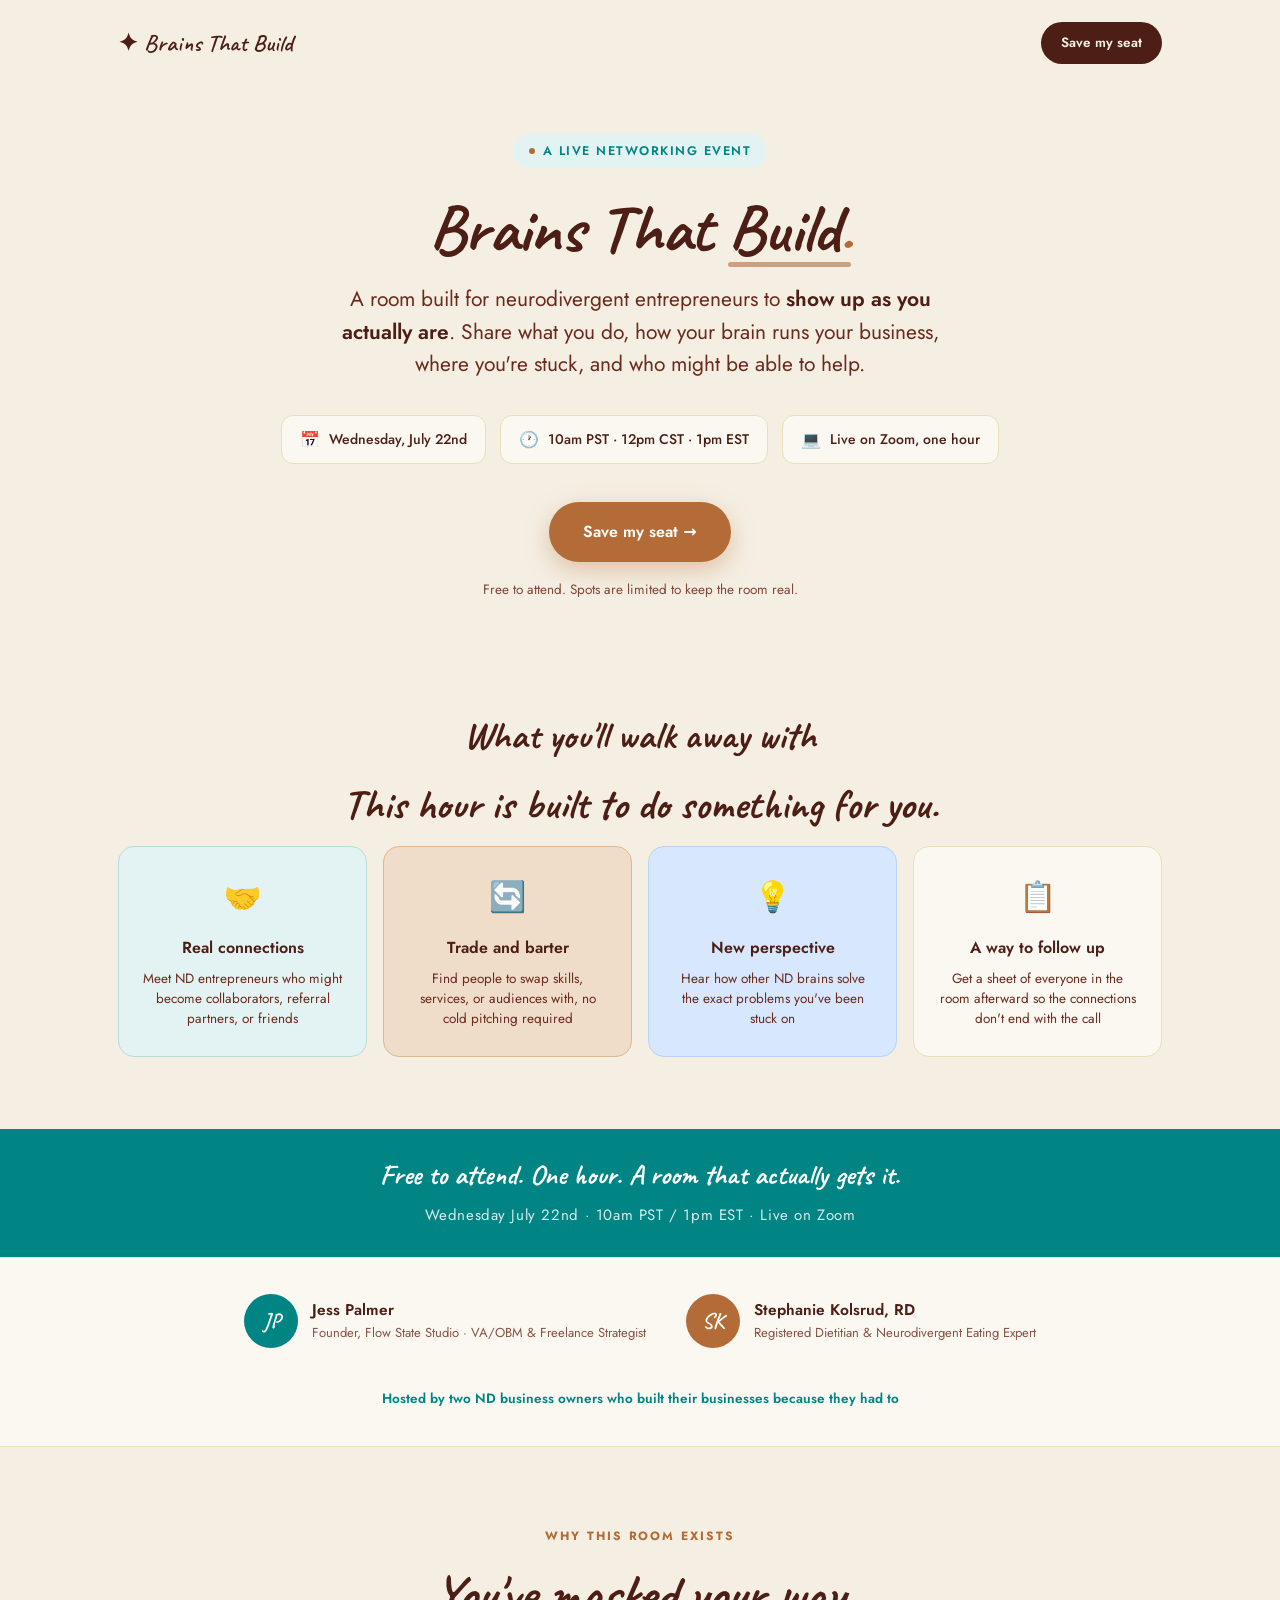
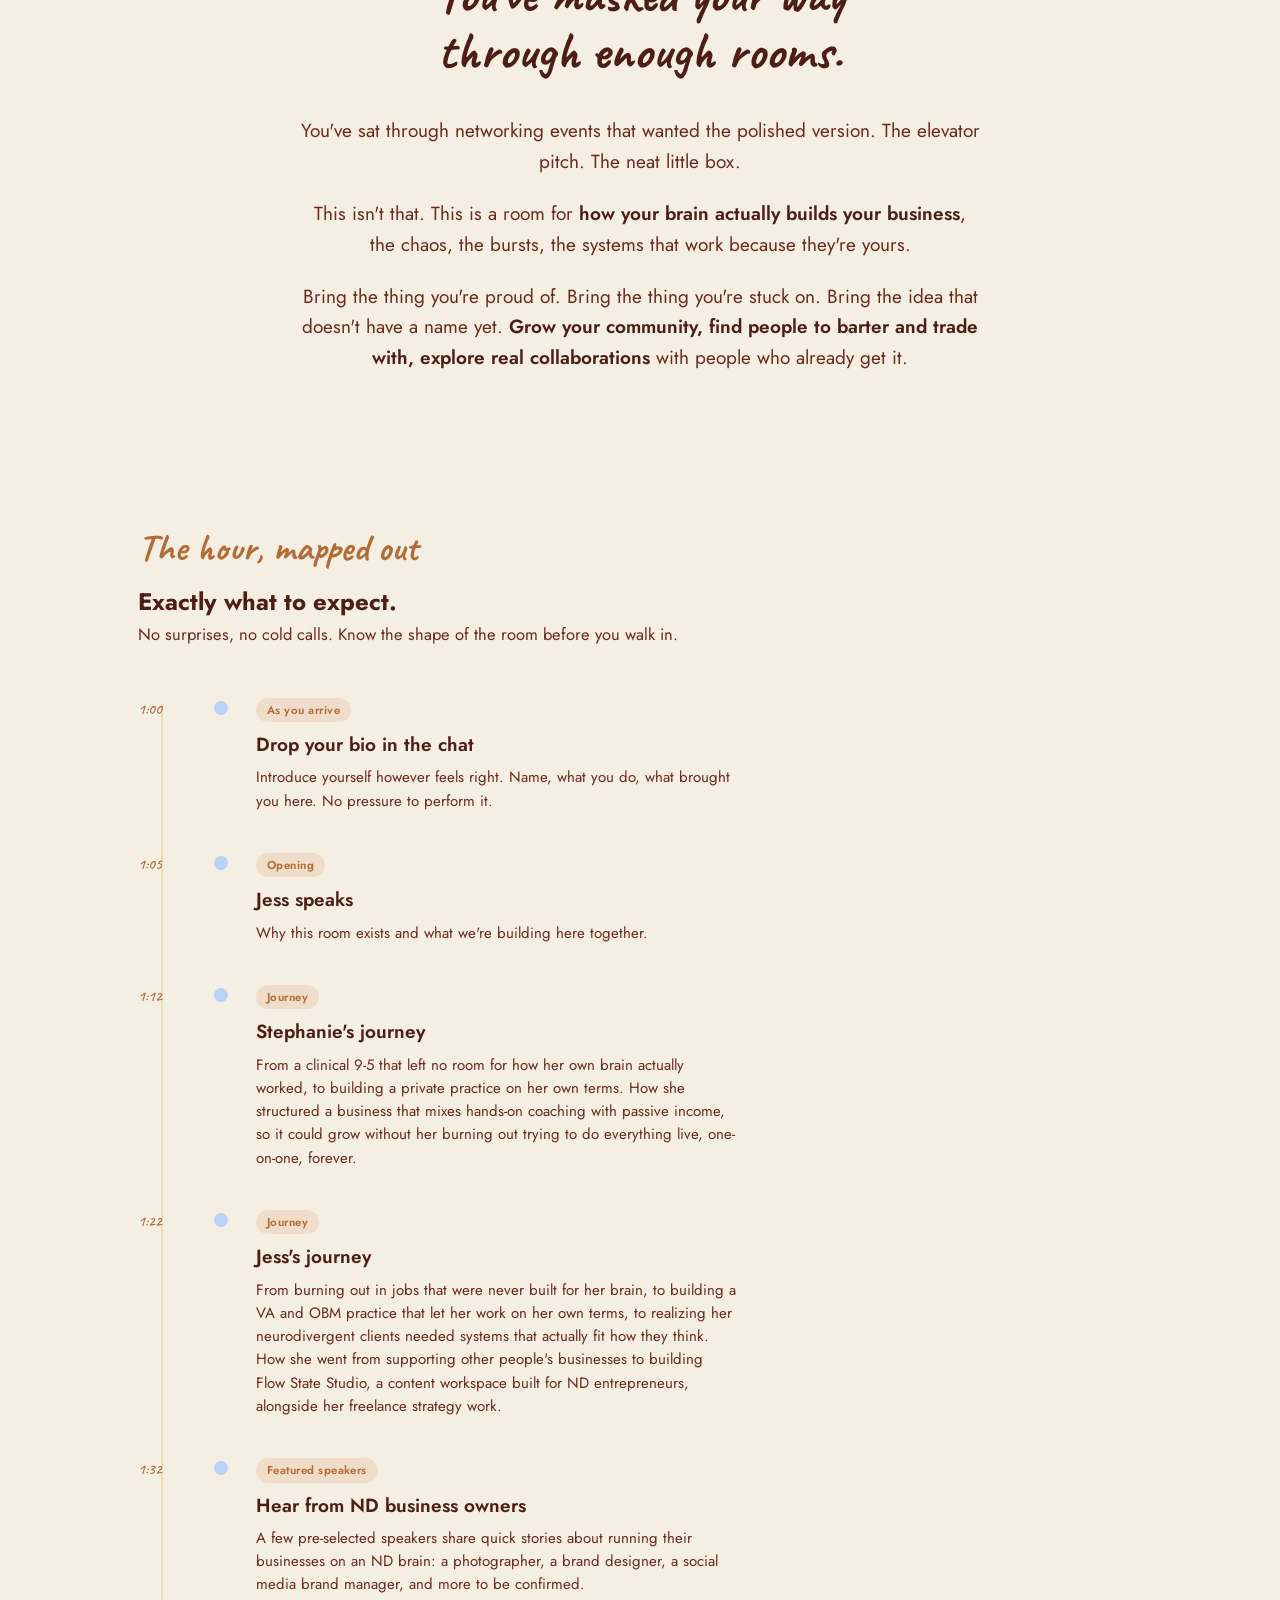
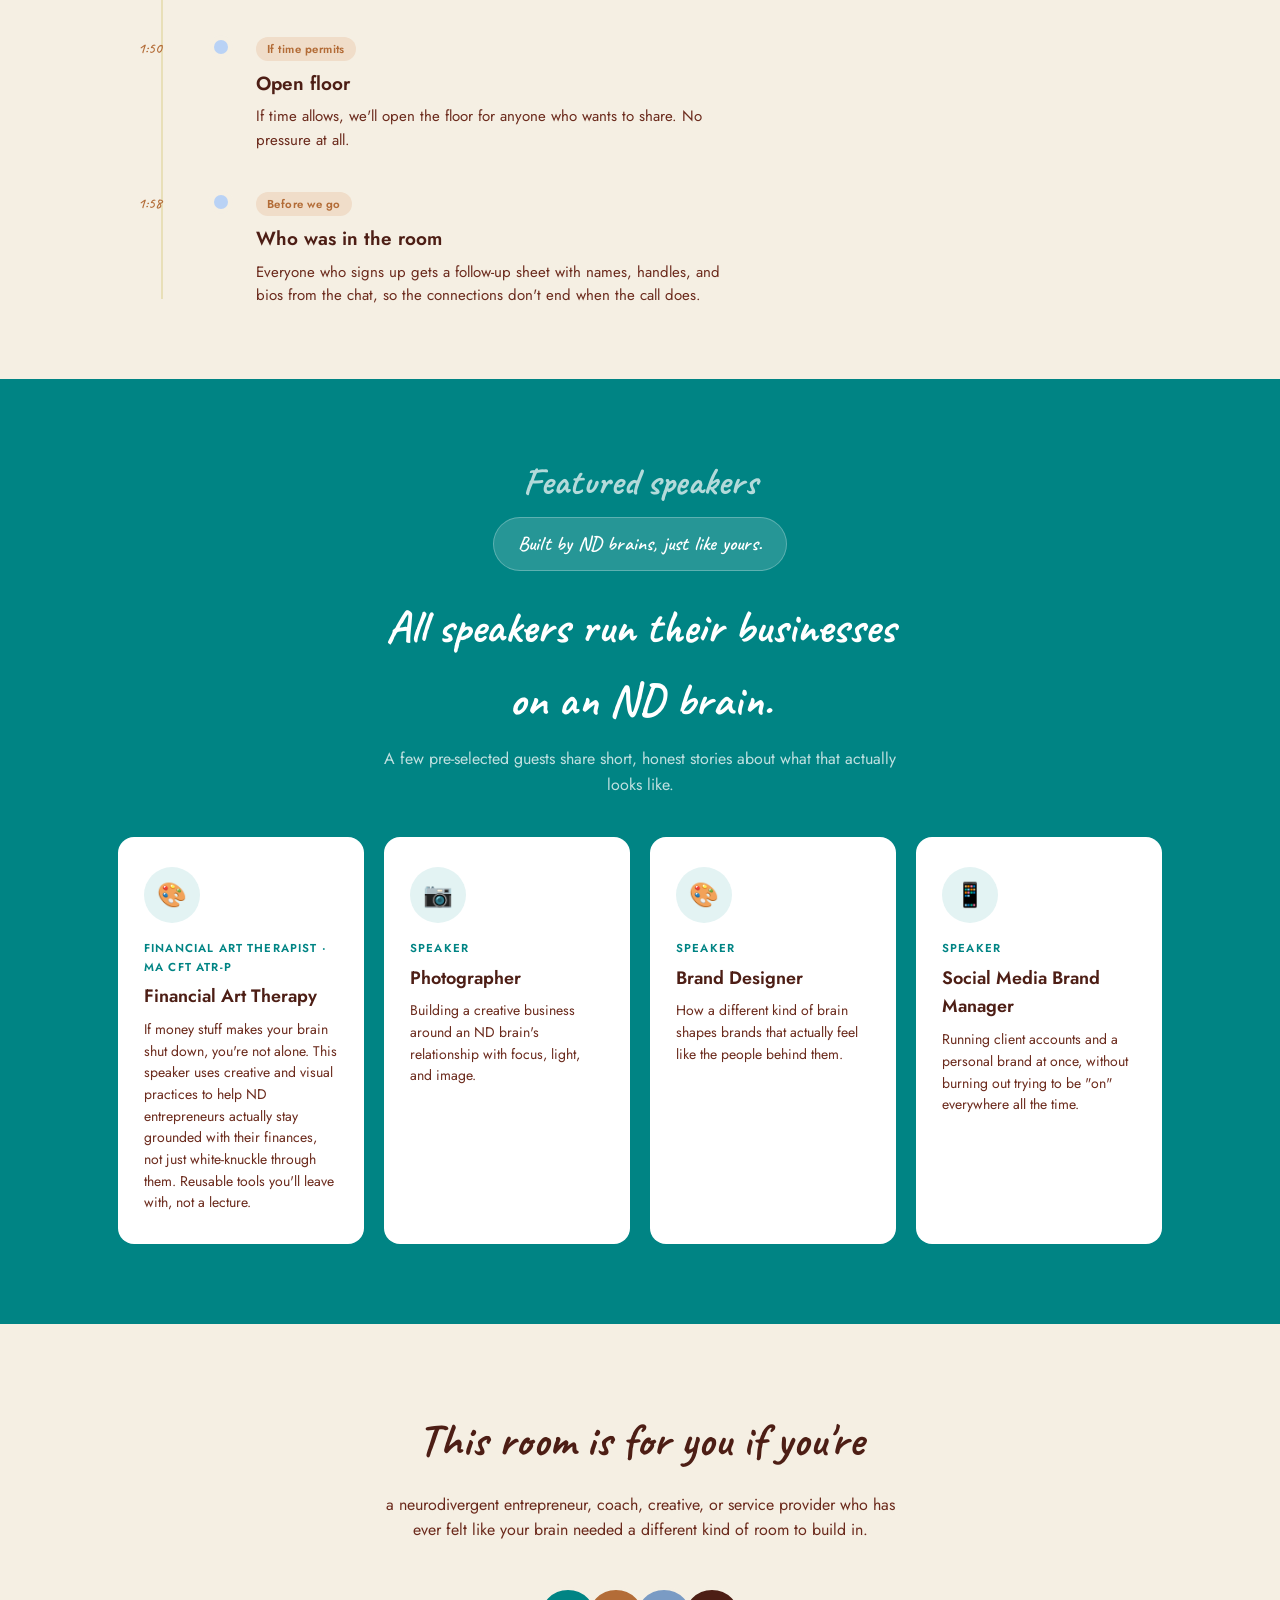
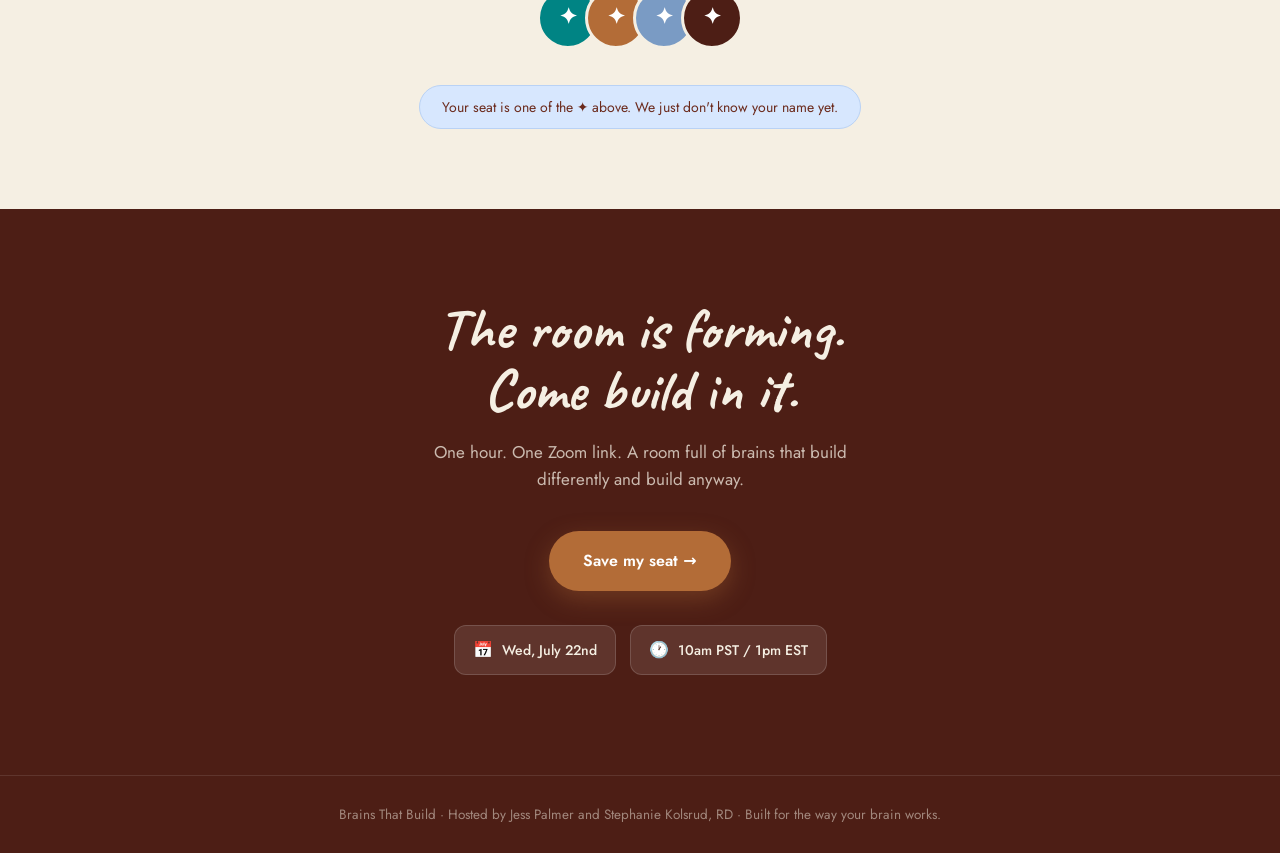
==== brains-that-build.html @ c7f3c94c "Add files via upload" ====
<!DOCTYPE html>
<html lang="en">
<head>
<meta charset="UTF-8">
<meta name="viewport" content="width=device-width, initial-scale=1.0">
<title>Brains That Build: A Networking Event for Neurodivergent Entrepreneurs</title>
<link rel="icon" href="data:image/svg+xml,<svg xmlns='http://www.w3.org/2000/svg' viewBox='0 0 100 100'><text y='.9em' font-size='90'>✦</text></svg>">
<link rel="preconnect" href="https://fonts.googleapis.com">
<link rel="preconnect" href="https://fonts.gstatic.com" crossorigin>
<link href="https://fonts.googleapis.com/css2?family=Caveat:wght@500;600;700&family=Jost:wght@300;400;500;600;700&display=swap" rel="stylesheet">
<style>
  :root{
    --teal:#008484;
    --teal-light:#e3f3f3;
    --brown:#4d1e15;
    --brown-light:#6b2a1c;
    --rust:#b36c37;
    --rust-light:#f0ddc9;
    --cream:#F5EFE3;
    --paper:#FBF8F2;
    --blue:#d7e7fe;
    --blue-deep:#b9d2f5;
    --border:#e8dfb8;
    --fh:'Caveat',cursive;
    --fb:'Jost',system-ui,sans-serif;
  }
  *,*::before,*::after{box-sizing:border-box;margin:0;padding:0}
  html{scroll-behavior:smooth}
  body{
    font-family:var(--fb);
    background:var(--cream);
    color:var(--brown);
    line-height:1.6;
    -webkit-font-smoothing:antialiased;
  }
  ::selection{background:var(--blue)}

  .wrap{max-width:1100px;margin:0 auto;padding:0 28px}
  .center{text-align:center}

  /* ===== NAV ===== */
  .nav{
    display:flex;align-items:center;justify-content:space-between;
    padding:22px 28px;
    max-width:1100px;margin:0 auto;
  }
  .nav-mark{font-family:var(--fh);font-size:24px;font-weight:600;color:var(--brown)}
  .nav-cta{
    font-family:var(--fb);font-size:13.5px;font-weight:600;
    background:var(--brown);color:var(--cream);
    padding:10px 20px;border-radius:100px;
    text-decoration:none;
    transition:transform .15s, box-shadow .15s;
  }
  .nav-cta:hover{transform:translateY(-1px);box-shadow:0 6px 16px rgba(77,30,21,.25)}

  /* ===== HERO ===== */
  .hero{
    padding:48px 0 56px;
    text-align:center;
  }
  .hero-eyebrow{
    display:inline-flex;align-items:center;gap:8px;
    font-size:12.5px;font-weight:600;letter-spacing:.12em;text-transform:uppercase;
    color:var(--teal);
    background:var(--teal-light);
    padding:7px 16px;border-radius:100px;
    margin-bottom:26px;
  }
  .hero-eyebrow .dot{width:6px;height:6px;border-radius:50%;background:var(--rust)}
  .hero h1{
    font-family:var(--fh);
    font-weight:700;
    font-size:clamp(36px,6.2vw,68px);
    line-height:1.02;
    white-space:nowrap;
    color:var(--brown);
    margin-bottom:8px;
    letter-spacing:-.01em;
  }
  .hero h1 .accent{color:var(--rust)}
  .hero-sub{
    font-size:clamp(17px,2.2vw,21px);
    color:var(--brown-light);
    max-width:620px;
    margin:20px auto 0;
    line-height:1.55;
    font-weight:400;
  }
  .hero-sub strong{color:var(--brown);font-weight:600}

  .hero-meta-row{
    display:flex;justify-content:center;flex-wrap:wrap;gap:14px;
    margin-top:34px;
  }
  .meta-chip{
    display:flex;align-items:center;gap:9px;
    background:var(--paper);
    border:1.5px solid var(--border);
    padding:11px 18px;
    border-radius:12px;
    font-size:14px;font-weight:500;
    color:var(--brown);
  }
  .meta-chip .ico{font-size:16px}

  .hero-cta-row{margin-top:38px;display:flex;justify-content:center;align-items:center;gap:18px;flex-wrap:wrap}
  .btn-primary{
    font-family:var(--fb);font-size:16px;font-weight:600;
    background:var(--rust);color:white;
    padding:17px 34px;border-radius:100px;
    text-decoration:none;display:inline-block;
    box-shadow:0 8px 24px rgba(179,108,55,.35);
    transition:transform .15s, box-shadow .15s;
  }
  .btn-primary:hover{transform:translateY(-2px);box-shadow:0 12px 28px rgba(179,108,55,.45)}
  .hero-cta-note{font-size:13.5px;color:var(--brown-light);opacity:.85}

  /* ===== WHAT YOU WALK AWAY WITH (selling points, front and center) ===== */
  .walkaway{padding:56px 0 72px}
  .walkaway-grid{
    display:grid;grid-template-columns:repeat(4,1fr);gap:16px;
    margin-top:8px;
  }
  .walkaway-card{
    border-radius:16px;
    padding:26px 22px;
    text-align:center;
    border:1.5px solid transparent;
  }
  .walkaway-card.c1{background:var(--teal-light);border-color:#b8dcdc}
  .walkaway-card.c2{background:var(--rust-light);border-color:#dcb88f}
  .walkaway-card.c3{background:var(--blue);border-color:var(--blue-deep)}
  .walkaway-card.c4{background:var(--paper);border-color:var(--border)}
  .walkaway-ico{font-size:30px;margin-bottom:14px;display:block}
  .walkaway-card h3{font-size:16px;font-weight:600;margin-bottom:8px;color:var(--brown)}
  .walkaway-card p{font-size:13.5px;color:var(--brown-light);line-height:1.5}

  /* ===== HOSTS STRIP ===== */
  .hosts-strip{
    background:var(--paper);
    border-top:1.5px solid var(--border);
    border-bottom:1.5px solid var(--border);
    padding:36px 0;
  }
  .hosts-inner{
    display:flex;align-items:center;justify-content:center;gap:40px;flex-wrap:wrap;
  }
  .host-card{display:flex;align-items:center;gap:14px}
  .host-avatar{
    width:54px;height:54px;border-radius:50%;
    background:var(--teal);color:white;
    display:flex;align-items:center;justify-content:center;
    font-family:var(--fh);font-size:22px;font-weight:600;
    flex-shrink:0;
  }
  .host-avatar.rust{background:var(--rust)}
  .host-name{font-weight:600;font-size:15.5px;color:var(--brown);text-align:left}
  .host-role{font-size:13px;color:var(--brown-light);opacity:.8;text-align:left}
  .hosts-plus{
    font-size:13.5px;color:var(--teal);font-weight:600;
    text-align:center;
  }

  /* ===== WHY THIS ROOM (mirror section, colored cards) ===== */
  .section{padding:80px 0}
  .section-label{
    font-family:var(--fh);font-size:clamp(26px,3.5vw,38px);font-weight:700;letter-spacing:0;text-transform:none;
    color:var(--brown);margin-bottom:12px;line-height:1.2;
  }
  .section h2{
    font-family:var(--fb);font-weight:500;
    font-size:clamp(14px,1.8vw,17px);
    color:var(--brown-light);
    margin-bottom:28px;
    line-height:1.5;
    text-transform:uppercase;letter-spacing:.12em;
  }
  .mirror-stack{
    max-width:680px;margin:36px auto 0;
    display:flex;flex-direction:column;gap:22px;
    text-align:center;
  }
  .mirror-line{
    font-size:19px;
    line-height:1.6;
    color:var(--brown-light);
  }
  .mirror-line strong{color:var(--brown);font-weight:600}

  /* ===== THE AGENDA ===== */
  .agenda-section{
    padding:72px 0;
  }
  .agenda-section .wrap{max-width:1060px}
  .agenda-section .section-label{color:var(--rust)}
  .agenda-section h2{color:var(--brown)}
  .agenda-sub{
    color:var(--brown-light);font-size:16.5px;max-width:560px;margin-bottom:48px;line-height:1.6;
  }
  .agenda-list{position:relative}
  .agenda-list::before{
    content:'';position:absolute;left:23px;top:8px;bottom:8px;width:1.5px;
    background:var(--border);
  }
  .agenda-item{
    display:flex;gap:28px;
    padding-bottom:38px;position:relative;
  }
  .agenda-item:last-child{padding-bottom:0}
  .agenda-time{
    flex-shrink:0;width:48px;
    font-family:var(--fh);font-size:15px;font-weight:600;
    color:var(--rust);
    padding-top:2px;
  }
  .agenda-dot{
    flex-shrink:0;width:14px;height:14px;border-radius:50%;
    background:var(--blue-deep);
    margin-top:5px;
    box-shadow:0 0 0 5px var(--cream);
    position:relative;z-index:2;
  }
  .agenda-body h3{
    font-size:19px;font-weight:600;margin-bottom:6px;color:var(--brown);
  }
  .agenda-body p{
    font-size:15px;color:var(--brown-light);line-height:1.55;max-width:480px;
  }
  .agenda-badge{
    display:inline-block;font-size:11.5px;font-weight:600;
    background:var(--rust-light);color:var(--rust);
    padding:3px 11px;border-radius:100px;margin-bottom:8px;letter-spacing:.04em;
  }

  /* ===== FEATURED SPEAKERS ===== */
  .speakers-section{
    padding:80px 0;text-align:center;
    background:var(--teal);
    margin:0 0 0 0;
  }
  .speakers-section .section-label{color:rgba(255,255,255,.7)}
  .speakers-section h2{color:white}
  .speakers-section p{color:rgba(255,255,255,.8)}
  .speakers-grid{
    display:grid;grid-template-columns:repeat(4,1fr);gap:20px;
    margin-top:40px;text-align:left;
  }
  .speaker-card{
    background:white;
    border:none;
    border-radius:16px;
    padding:30px 26px;
  }
  .speaker-avatar{
    width:56px;height:56px;border-radius:50%;
    background:var(--teal-light);color:var(--teal);
    display:flex;align-items:center;justify-content:center;
    font-size:24px;margin-bottom:16px;
  }
  .speaker-role{font-size:11.5px;font-weight:600;letter-spacing:.1em;text-transform:uppercase;color:var(--teal);margin-bottom:6px}
  .speaker-card h3{font-size:18px;font-weight:600;color:var(--brown);margin-bottom:8px}
  .speaker-card p{font-size:14px;color:var(--brown-light);line-height:1.55}
  .speakers-note{font-size:14px;color:rgba(255,255,255,.65);margin-top:28px;font-style:italic}

  /* ===== WHO'S IN THE ROOM ===== */
  .room-section{padding:80px 0;text-align:center}
  .room-section h2{
    font-family:var(--fh);font-weight:700;font-size:clamp(32px,4.5vw,46px);
    color:var(--brown);margin-bottom:14px;
  }
  .room-sub{font-size:16px;color:var(--brown-light);max-width:540px;margin:0 auto 44px}
  .room-avatars{
    display:flex;justify-content:center;align-items:center;margin-bottom:36px;
  }
  .stack-avatar{
    width:62px;height:62px;border-radius:50%;
    border:3px solid var(--cream);
    margin-left:-14px;
    display:flex;align-items:center;justify-content:center;
    font-family:var(--fh);font-size:22px;font-weight:600;color:white;
  }
  .stack-avatar:first-child{margin-left:0}
  .room-note{
    font-size:14px;color:var(--brown-light);
    background:var(--blue);
    display:inline-block;padding:10px 22px;border-radius:100px;
    border:1px solid var(--blue-deep);
  }

  /* ===== FINAL CTA ===== */
  .final-cta{
    padding:90px 0 100px;
    text-align:center;
    background:var(--brown);
  }
  .final-cta h2{
    font-family:var(--fh);font-weight:700;
    font-size:clamp(36px,5.5vw,58px);
    color:var(--cream);margin-bottom:18px;line-height:1.05;
  }
  .final-cta p{
    font-size:17px;color:rgba(245,239,227,.75);
    max-width:480px;margin:0 auto 38px;line-height:1.6;
  }
  .final-cta .meta-chip{
    background:rgba(255,255,255,.1);border-color:rgba(255,255,255,.15);color:var(--cream);
  }
  .final-meta{
    display:flex;justify-content:center;gap:14px;flex-wrap:wrap;margin-top:34px;
  }

  /* ===== FOOTER ===== */
  .footer{
    background:var(--brown);
    border-top:1px solid rgba(255,255,255,.1);
    padding:28px 0;
    text-align:center;
    font-size:13.5px;color:rgba(245,239,227,.5);
  }

  /* ===== RESPONSIVE ===== */
  @media(max-width:760px){
    .nav{padding:18px 20px}
    .wrap{padding:0 20px}
    .hero{padding:32px 0 40px}
    .hero-cta-row{flex-direction:column}
    .btn-primary{width:100%;text-align:center}
    .walkaway-grid{grid-template-columns:1fr 1fr}
    .mirror-line{font-size:17px}
    .hosts-inner{gap:24px;flex-direction:column}
    .agenda-section{padding:48px 0}
    .agenda-item{gap:18px}
    .agenda-time{width:40px;font-size:13px}
    .speakers-grid{grid-template-columns:1fr 1fr}
    .section{padding:56px 0}
    .room-section{padding:56px 0}
    .final-cta{padding:64px 0 72px}
  }

  @media(prefers-reduced-motion:reduce){
    *{transition:none !important}
  }

  a:focus-visible, button:focus-visible{
    outline:2.5px solid var(--teal);outline-offset:3px;
  }
</style>
</head>
<body>

  <nav class="nav">
    <div class="nav-mark">✦ Brains That Build</div>
    <a href="https://us06web.zoom.us/meeting/register/vEVV79FjQRySFOJQzgLvgg#/registration" class="nav-cta">Save my seat</a>
  </nav>

  <header class="hero">
    <div class="wrap">
      <div class="hero-eyebrow"><span class="dot"></span> A live networking event</div>
      <h1>Brains That <span style="position:relative;display:inline-block">Build<span class="accent">.</span><span style="position:absolute;bottom:-4px;left:0;right:0;height:5px;background:var(--rust);border-radius:3px;opacity:.6"></span></span></h1>
      <p class="hero-sub">A room built for neurodivergent entrepreneurs to <strong>show up as you actually are</strong>. Share what you do, how your brain runs your business, where you're stuck, and who might be able to help.</p>

      <div class="hero-meta-row">
        <div class="meta-chip"><span class="ico">📅</span> Wednesday, July 22nd</div>
        <div class="meta-chip"><span class="ico">🕐</span> 10am PST · 12pm CST · 1pm EST</div>
        <div class="meta-chip"><span class="ico">💻</span> Live on Zoom, one hour</div>
      </div>

      <div class="hero-cta-row">
        <a href="https://us06web.zoom.us/meeting/register/vEVV79FjQRySFOJQzgLvgg#/registration" class="btn-primary">Save my seat →</a>
      </div>
      <div style="margin-top:14px"><span class="hero-cta-note">Free to attend. Spots are limited to keep the room real.</span></div>
    </div>
  </header>

  <section class="walkaway">
    <div class="wrap center">
      <div class="section-label">What you'll walk away with</div>
      <h2 style="font-family:var(--fh);font-weight:700;font-size:clamp(28px,4vw,42px);margin-bottom:8px">This hour is built to do something for you.</h2>
      <div class="walkaway-grid">
        <div class="walkaway-card c1">
          <span class="walkaway-ico">🤝</span>
          <h3>Real connections</h3>
          <p>Meet ND entrepreneurs who might become collaborators, referral partners, or friends</p>
        </div>
        <div class="walkaway-card c2">
          <span class="walkaway-ico">🔄</span>
          <h3>Trade and barter</h3>
          <p>Find people to swap skills, services, or audiences with, no cold pitching required</p>
        </div>
        <div class="walkaway-card c3">
          <span class="walkaway-ico">💡</span>
          <h3>New perspective</h3>
          <p>Hear how other ND brains solve the exact problems you've been stuck on</p>
        </div>
        <div class="walkaway-card c4">
          <span class="walkaway-ico">📋</span>
          <h3>A way to follow up</h3>
          <p>Get a sheet of everyone in the room afterward so the connections don't end with the call</p>
        </div>
      </div>
    </div>
  </section>

  <!-- COLOR BREAK BANNER -->
  <div style="background:var(--teal);padding:28px 24px;text-align:center">
    <div style="font-family:var(--fh);font-size:clamp(20px,3vw,28px);font-weight:700;color:white;line-height:1.3">Free to attend. One hour. A room that actually gets it.<br><span style="font-family:var(--fb);font-size:15px;font-weight:400;opacity:.85;letter-spacing:.04em">Wednesday July 22nd · 10am PST / 1pm EST · Live on Zoom</span></div>
  </div>

  <section class="hosts-strip">
    <div class="wrap hosts-inner">
      <div class="host-card">
        <div class="host-avatar">JP</div>
        <div>
          <div class="host-name">Jess Palmer</div>
          <div class="host-role">Founder, Flow State Studio · VA/OBM &amp; Freelance Strategist</div>
        </div>
      </div>
      <div class="host-card">
        <div class="host-avatar rust">SK</div>
        <div>
          <div class="host-name">Stephanie Kolsrud, RD</div>
          <div class="host-role">Registered Dietitian &amp; Neurodivergent Eating Expert</div>
        </div>
      </div>
      <div class="hosts-plus">Hosted by two ND business owners who built their businesses because they had to</div>
    </div>
  </section>

  <section class="section center">
    <div class="wrap">
      <div style="font-size:12px;font-weight:700;letter-spacing:.16em;text-transform:uppercase;color:var(--rust);margin-bottom:20px">Why this room exists</div>
      <h2 style="font-family:var(--fh);font-weight:700;font-size:clamp(32px,4.5vw,52px);color:var(--brown);margin-bottom:28px;line-height:1.1;text-transform:none;letter-spacing:0" class="center">You've masked your way<br>through enough rooms.</h2>
      <div class="mirror-stack">
        <div class="mirror-line">
          You've sat through networking events that wanted the polished version. The elevator pitch. The neat little box.
        </div>
        <div class="mirror-line">
          This isn't that. This is a room for <strong>how your brain actually builds your business</strong>, the chaos, the bursts, the systems that work because they're yours.
        </div>
        <div class="mirror-line">
          Bring the thing you're proud of. Bring the thing you're stuck on. Bring the idea that doesn't have a name yet. <strong>Grow your community, find people to barter and trade with, explore real collaborations</strong> with people who already get it.
        </div>
      </div>
    </div>
  </section>

  <section class="agenda-section">
    <div class="wrap">
      <div class="section-label">The hour, mapped out</div>
      <h2>Exactly what to expect.</h2>
      <p class="agenda-sub">No surprises, no cold calls. Know the shape of the room before you walk in.</p>

      <div class="agenda-list">
        <div class="agenda-item">
          <div class="agenda-time">1:00</div>
          <div class="agenda-dot"></div>
          <div class="agenda-body">
            <span class="agenda-badge">As you arrive</span>
            <h3>Drop your bio in the chat</h3>
            <p>Introduce yourself however feels right. Name, what you do, what brought you here. No pressure to perform it.</p>
          </div>
        </div>
        <div class="agenda-item">
          <div class="agenda-time">1:05</div>
          <div class="agenda-dot"></div>
          <div class="agenda-body">
            <span class="agenda-badge">Opening</span>
            <h3>Jess speaks</h3>
            <p>Why this room exists and what we're building here together.</p>
          </div>
        </div>
        <div class="agenda-item">
          <div class="agenda-time">1:12</div>
          <div class="agenda-dot"></div>
          <div class="agenda-body">
            <span class="agenda-badge">Journey</span>
            <h3>Stephanie's journey</h3>
            <p>From a clinical 9-5 that left no room for how her own brain actually worked, to building a private practice on her own terms. How she structured a business that mixes hands-on coaching with passive income, so it could grow without her burning out trying to do everything live, one-on-one, forever.</p>
          </div>
        </div>
        <div class="agenda-item">
          <div class="agenda-time">1:22</div>
          <div class="agenda-dot"></div>
          <div class="agenda-body">
            <span class="agenda-badge">Journey</span>
            <h3>Jess's journey</h3>
            <p>From burning out in jobs that were never built for her brain, to building a VA and OBM practice that let her work on her own terms, to realizing her neurodivergent clients needed systems that actually fit how they think. How she went from supporting other people's businesses to building Flow State Studio, a content workspace built for ND entrepreneurs, alongside her freelance strategy work.</p>
          </div>
        </div>
        <div class="agenda-item">
          <div class="agenda-time">1:32</div>
          <div class="agenda-dot"></div>
          <div class="agenda-body">
            <span class="agenda-badge">Featured speakers</span>
            <h3>Hear from ND business owners</h3>
            <p>A few pre-selected speakers share quick stories about running their businesses on an ND brain: a photographer, a brand designer, a social media brand manager, and more to be confirmed.</p>
          </div>
        </div>
        <div class="agenda-item">
          <div class="agenda-time">1:50</div>
          <div class="agenda-dot"></div>
          <div class="agenda-body">
            <span class="agenda-badge">If time permits</span>
            <h3>Open floor</h3>
            <p>If time allows, we'll open the floor for anyone who wants to share. No pressure at all.</p>
          </div>
        </div>
        <div class="agenda-item">
          <div class="agenda-time">1:58</div>
          <div class="agenda-dot"></div>
          <div class="agenda-body">
            <span class="agenda-badge">Before we go</span>
            <h3>Who was in the room</h3>
            <p>Everyone who signs up gets a follow-up sheet with names, handles, and bios from the chat, so the connections don't end when the call does.</p>
          </div>
        </div>
      </div>
    </div>
  </section>

  <section class="speakers-section">
    <div class="wrap">
      <div class="section-label center">Featured speakers</div>
      <div style="display:inline-block;background:rgba(255,255,255,.15);border:1.5px solid rgba(255,255,255,.25);border-radius:100px;padding:10px 24px;font-family:var(--fh);font-size:20px;font-weight:600;color:white;margin-bottom:20px;letter-spacing:.01em">Built by ND brains, just like yours.</div>
      <h2 style="font-family:var(--fh);font-weight:700;font-size:clamp(32px,4.5vw,46px);color:white;margin-bottom:8px">All speakers run their businesses<br>on an ND brain.</h2>
      <p style="font-size:16px;color:rgba(255,255,255,.75);max-width:520px;margin:0 auto">A few pre-selected guests share short, honest stories about what that actually looks like.</p>

      <div class="speakers-grid">
        <div class="speaker-card">
          <div class="speaker-avatar">🎨</div>
          <div class="speaker-role">Financial Art Therapist · MA CFT ATR-P</div>
          <h3>Financial Art Therapy</h3>
          <p>If money stuff makes your brain shut down, you're not alone. This speaker uses creative and visual practices to help ND entrepreneurs actually stay grounded with their finances, not just white-knuckle through them. Reusable tools you'll leave with, not a lecture.</p>
        </div>
        <div class="speaker-card">
          <div class="speaker-avatar">📷</div>
          <div class="speaker-role">Speaker</div>
          <h3>Photographer</h3>
          <p>Building a creative business around an ND brain's relationship with focus, light, and image.</p>
        </div>
        <div class="speaker-card">
          <div class="speaker-avatar">🎨</div>
          <div class="speaker-role">Speaker</div>
          <h3>Brand Designer</h3>
          <p>How a different kind of brain shapes brands that actually feel like the people behind them.</p>
        </div>
        <div class="speaker-card">
          <div class="speaker-avatar">📱</div>
          <div class="speaker-role">Speaker</div>
          <h3>Social Media Brand Manager</h3>
          <p>Running client accounts and a personal brand at once, without burning out trying to be "on" everywhere all the time.</p>
        </div>
      </div>

    </div>
  </section>

  <section class="room-section">
    <div class="wrap">
      <h2>This room is for you if you're</h2>
      <p class="room-sub">a neurodivergent entrepreneur, coach, creative, or service provider who has ever felt like your brain needed a different kind of room to build in.</p>
      <div class="room-avatars">
        <div class="stack-avatar" style="background:var(--teal)">✦</div>
        <div class="stack-avatar" style="background:var(--rust)">✦</div>
        <div class="stack-avatar" style="background:#7a9bc4">✦</div>
        <div class="stack-avatar" style="background:var(--brown)">✦</div>
      </div>
      <div class="room-note">Your seat is one of the ✦ above. We just don't know your name yet.</div>
    </div>
  </section>

  <section class="final-cta">
    <div class="wrap">
      <h2>The room is forming.<br>Come build in it.</h2>
      <p>One hour. One Zoom link. A room full of brains that build differently and build anyway.</p>
      <a href="https://us06web.zoom.us/meeting/register/vEVV79FjQRySFOJQzgLvgg#/registration" class="btn-primary">Save my seat →</a>
      <div class="final-meta">
        <div class="meta-chip"><span class="ico">📅</span> Wed, July 22nd</div>
        <div class="meta-chip"><span class="ico">🕐</span> 10am PST / 1pm EST</div>
      </div>
    </div>
  </section>

  <footer class="footer">
    Brains That Build · Hosted by Jess Palmer and Stephanie Kolsrud, RD · Built for the way your brain works.
  </footer>

</body>
</html>
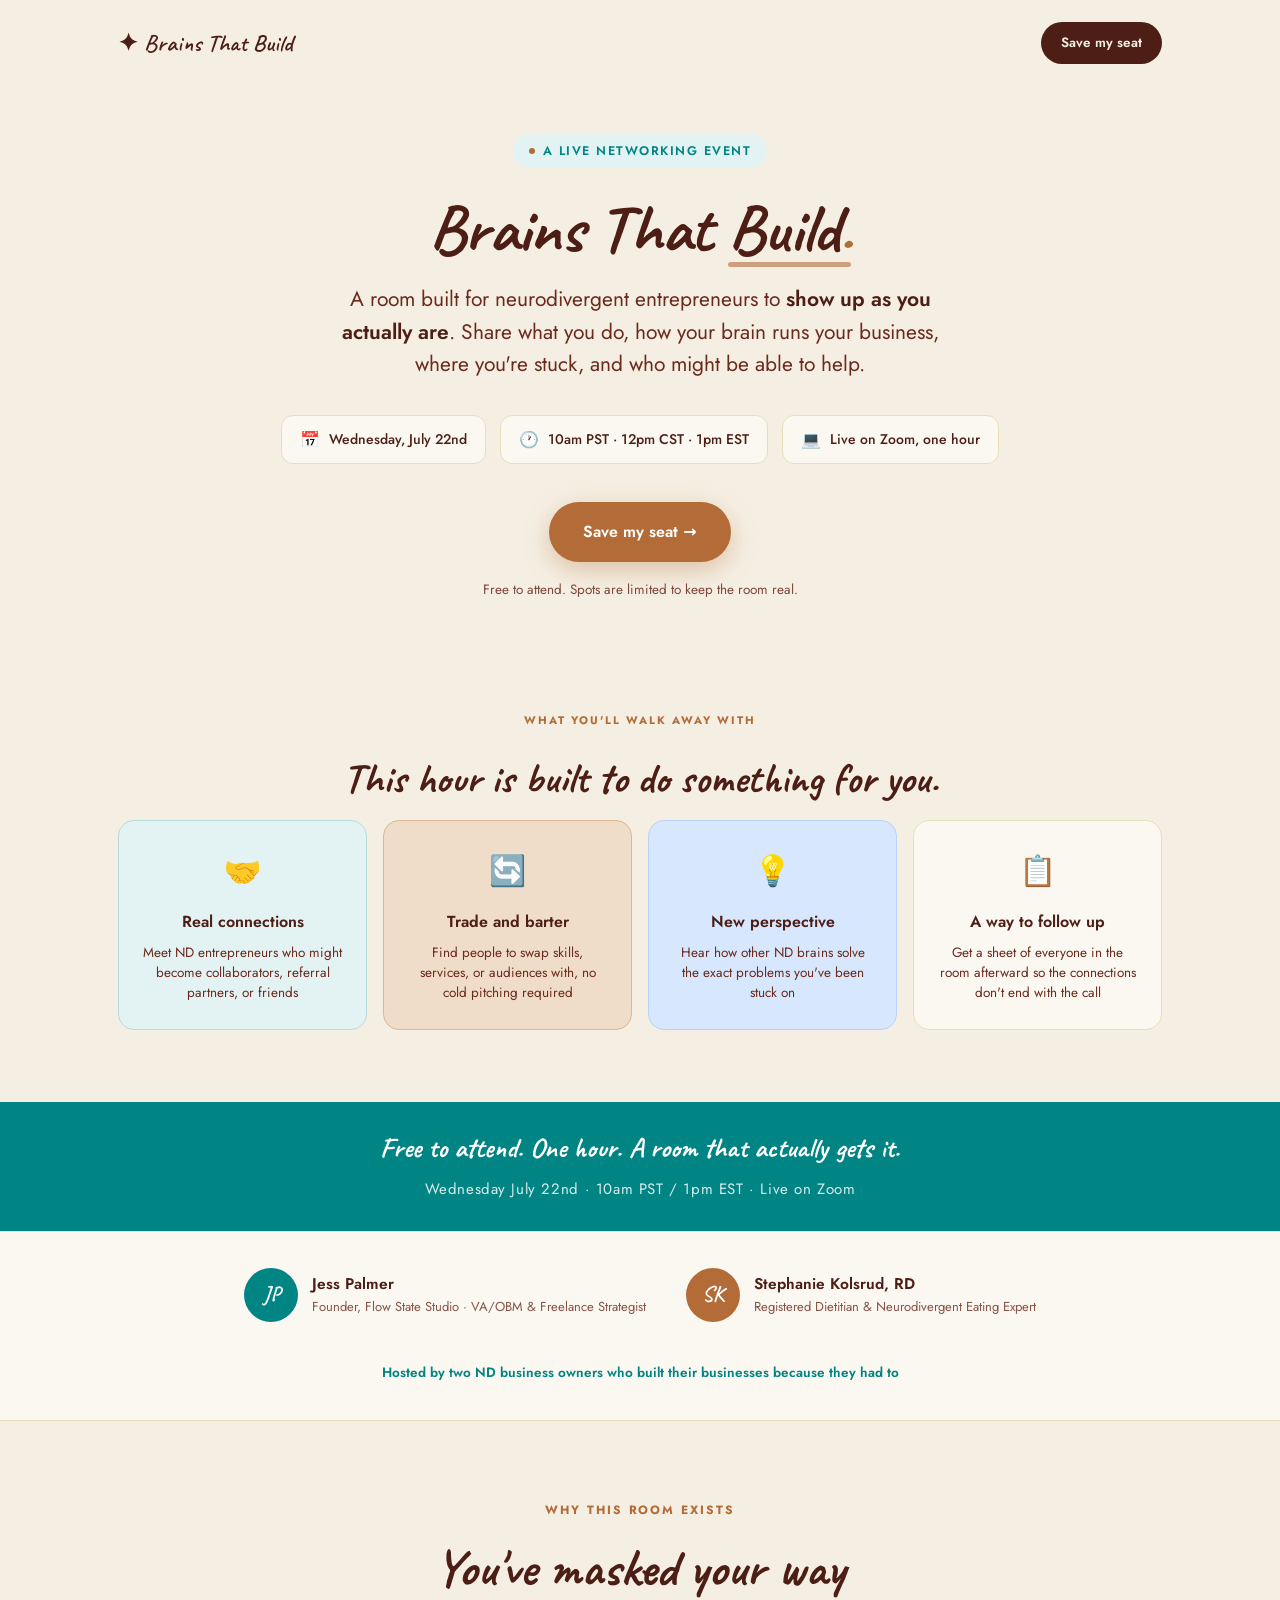
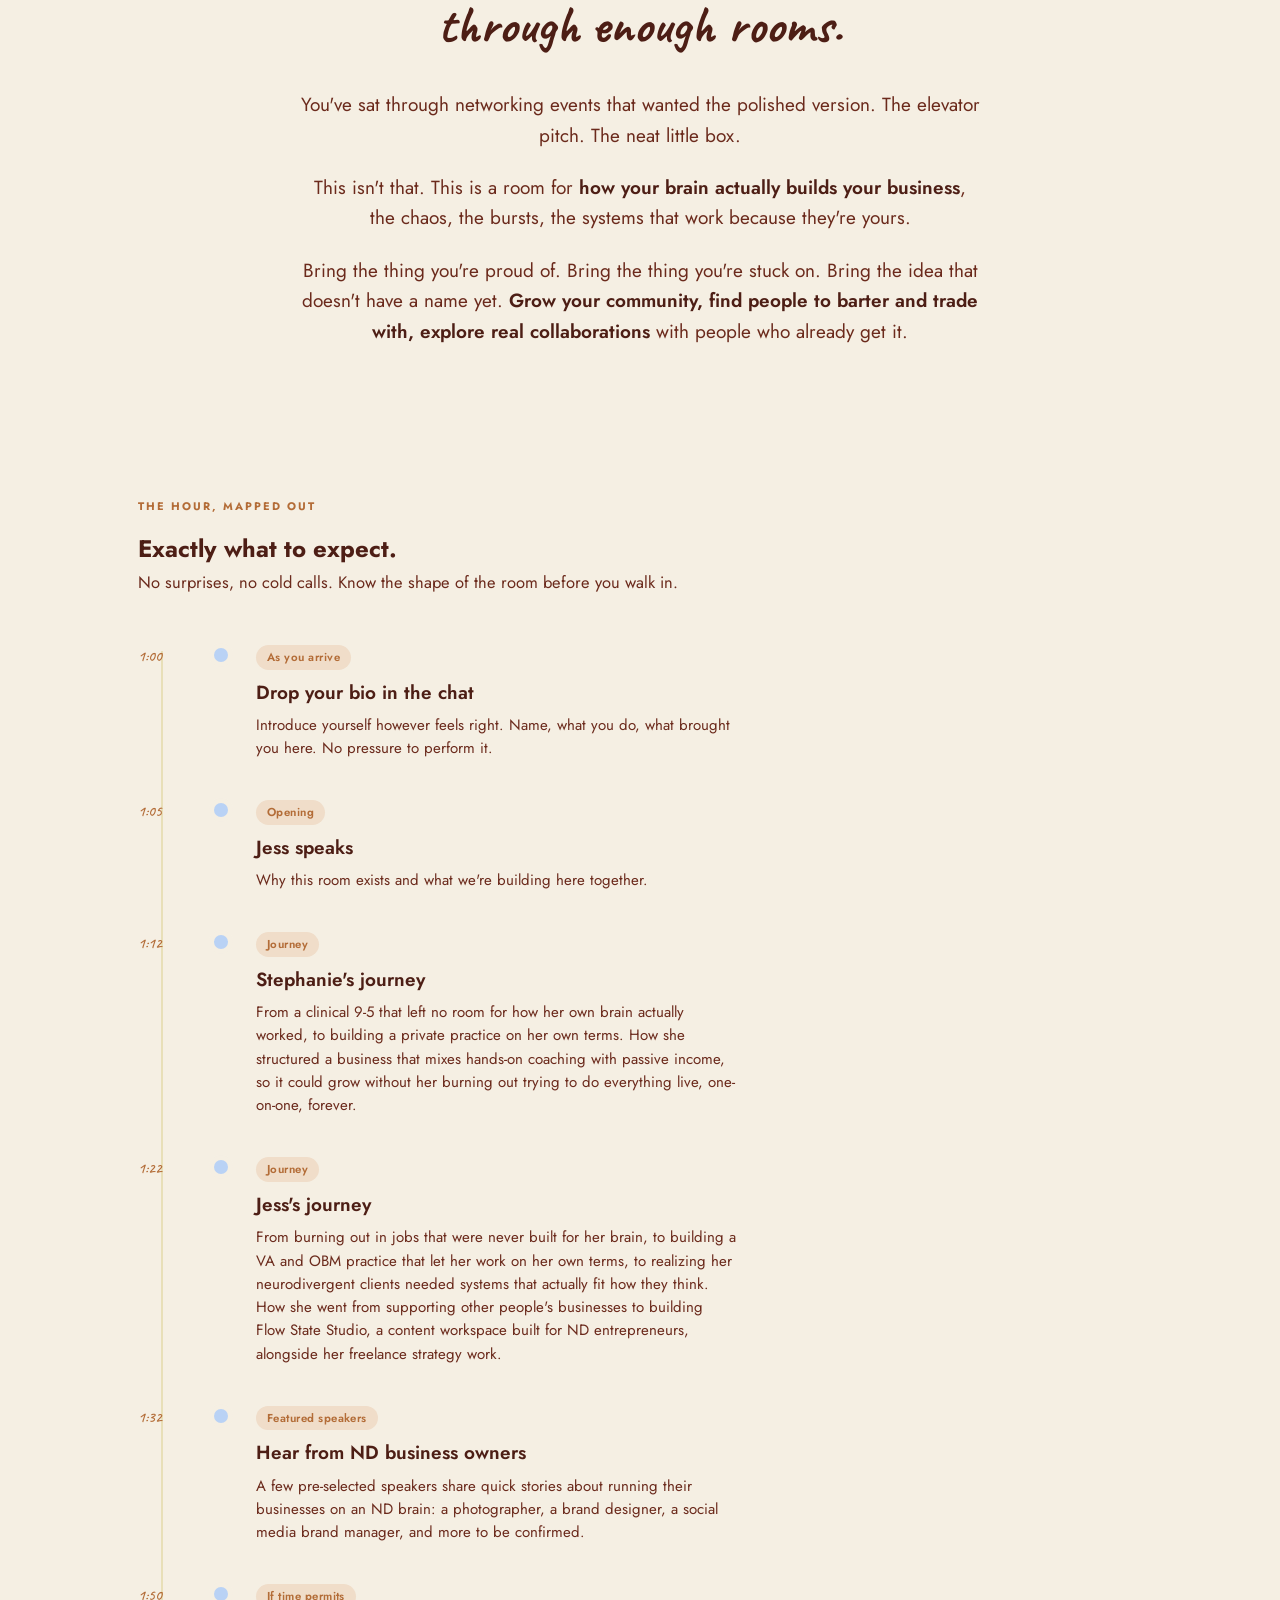
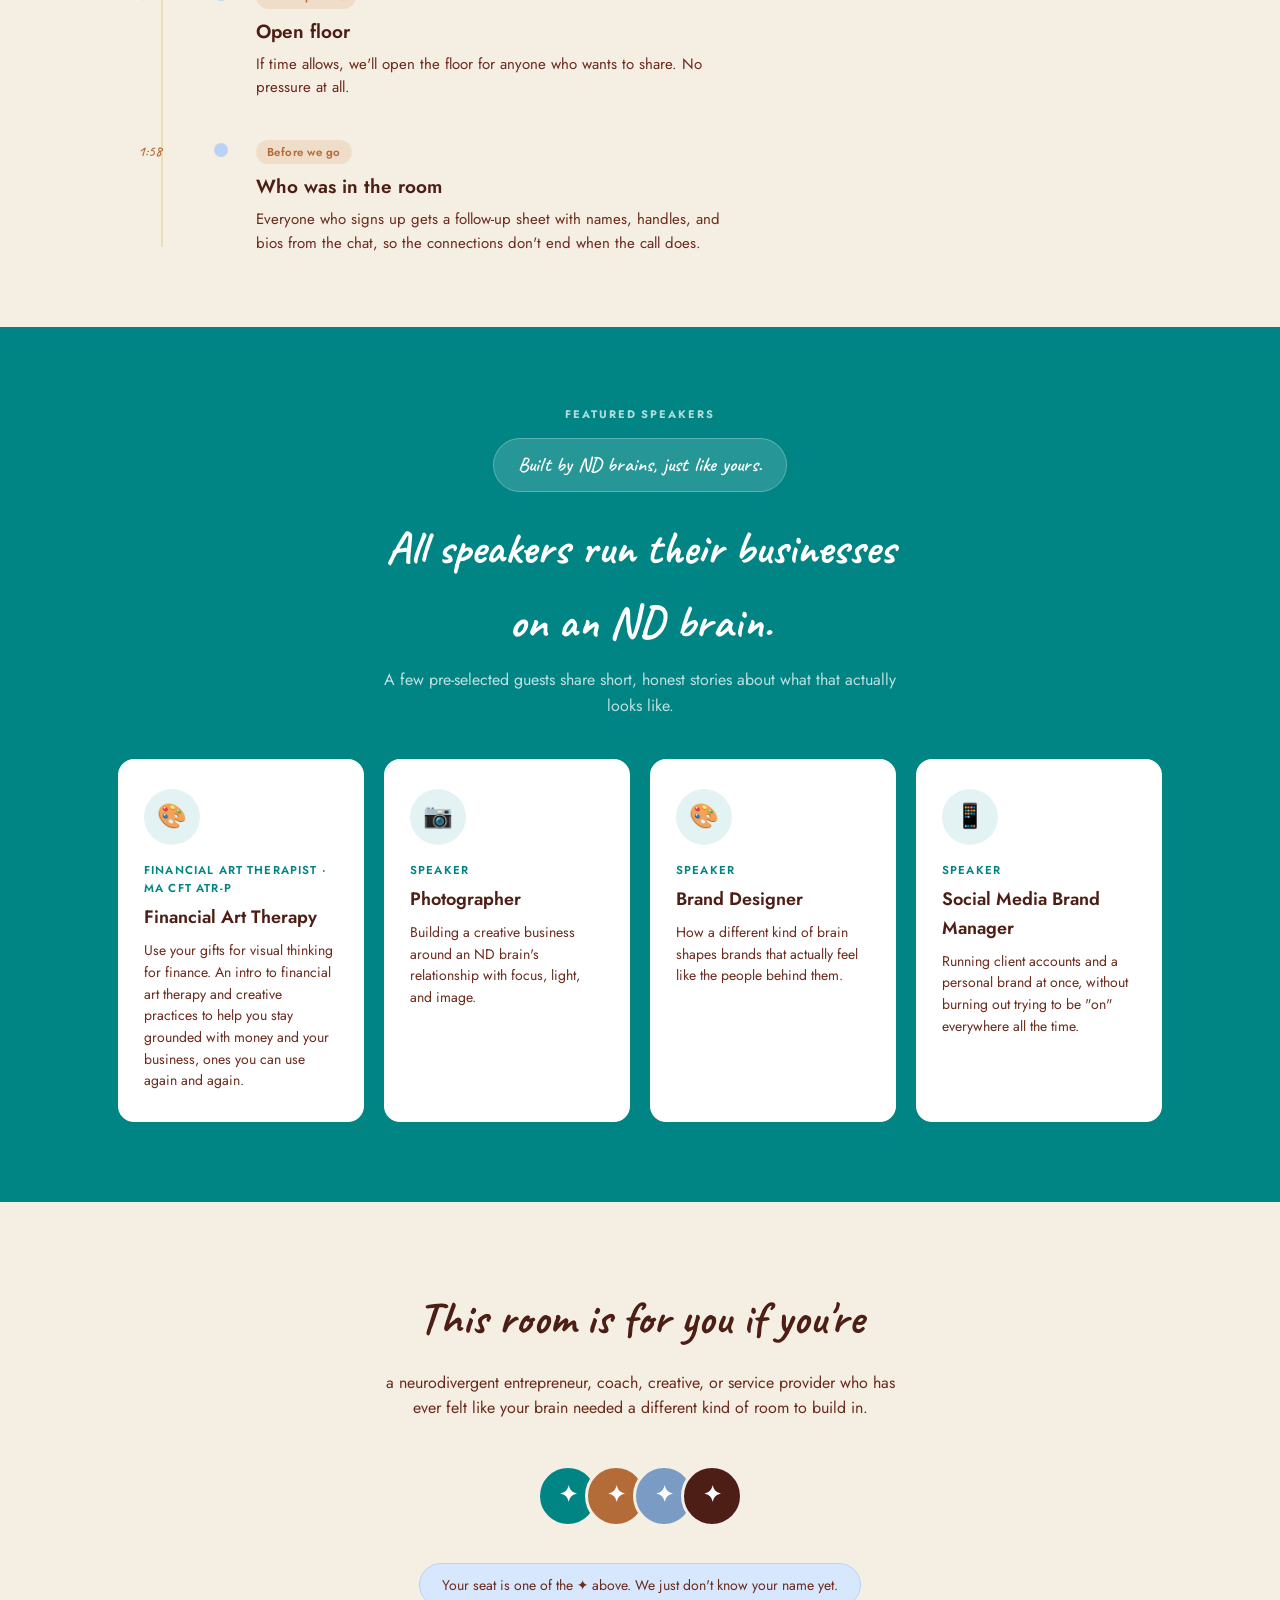
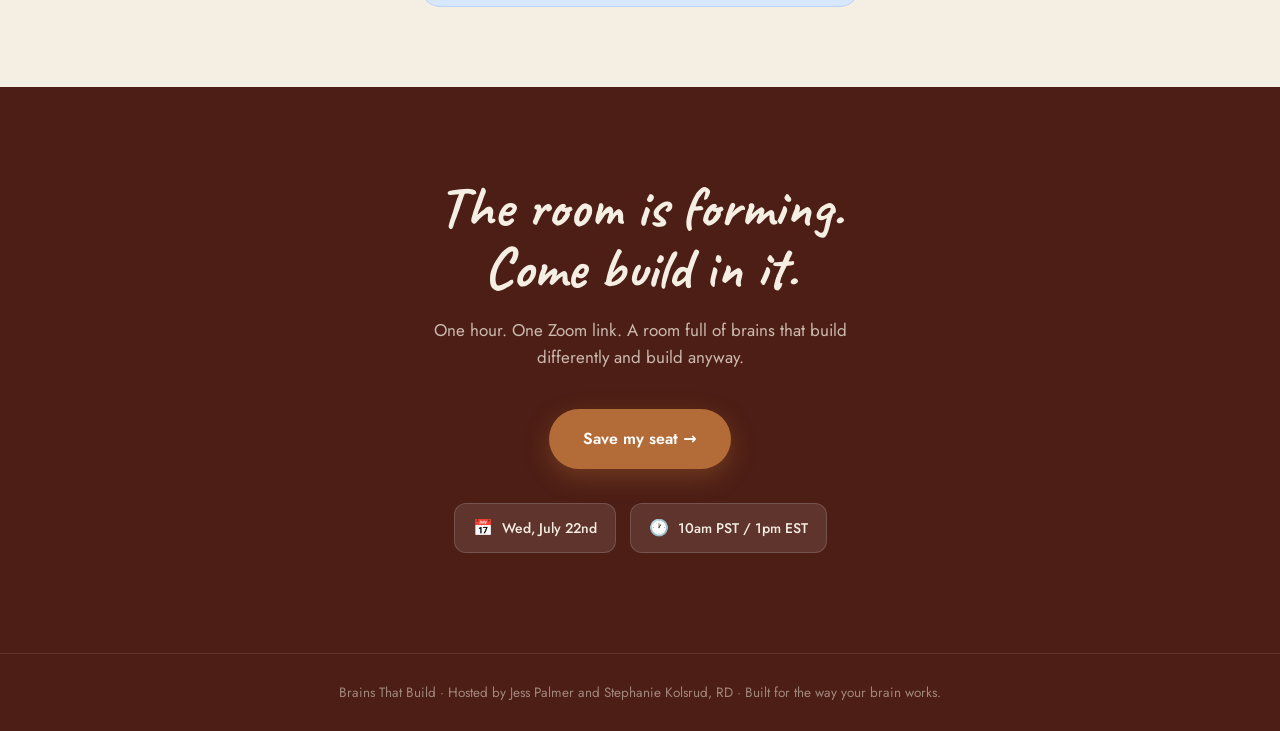
==== commit f1297ea1: "Add files via upload" ====
--- a/brains-that-build.html
+++ b/brains-that-build.html
@@ -165,16 +165,16 @@
   /* ===== WHY THIS ROOM (mirror section, colored cards) ===== */
   .section{padding:80px 0}
   .section-label{
-    font-family:var(--fh);font-size:clamp(26px,3.5vw,38px);font-weight:700;letter-spacing:0;text-transform:none;
-    color:var(--brown);margin-bottom:12px;line-height:1.2;
+    font-family:var(--fb);font-size:11px;font-weight:700;letter-spacing:.18em;text-transform:uppercase;
+    color:var(--rust);margin-bottom:16px;line-height:1.4;
   }
   .section h2{
-    font-family:var(--fb);font-weight:500;
-    font-size:clamp(14px,1.8vw,17px);
-    color:var(--brown-light);
+    font-family:var(--fh);font-weight:700;
+    font-size:clamp(22px,3vw,30px);
+    color:var(--brown);
     margin-bottom:28px;
-    line-height:1.5;
-    text-transform:uppercase;letter-spacing:.12em;
+    line-height:1.2;
+    text-transform:none;letter-spacing:0;
   }
   .mirror-stack{
     max-width:680px;margin:36px auto 0;
@@ -531,7 +531,7 @@
           <div class="speaker-avatar">🎨</div>
           <div class="speaker-role">Financial Art Therapist · MA CFT ATR-P</div>
           <h3>Financial Art Therapy</h3>
-          <p>If money stuff makes your brain shut down, you're not alone. This speaker uses creative and visual practices to help ND entrepreneurs actually stay grounded with their finances, not just white-knuckle through them. Reusable tools you'll leave with, not a lecture.</p>
+          <p>Use your gifts for visual thinking for finance. An intro to financial art therapy and creative practices to help you stay grounded with money and your business, ones you can use again and again.</p>
         </div>
         <div class="speaker-card">
           <div class="speaker-avatar">📷</div>
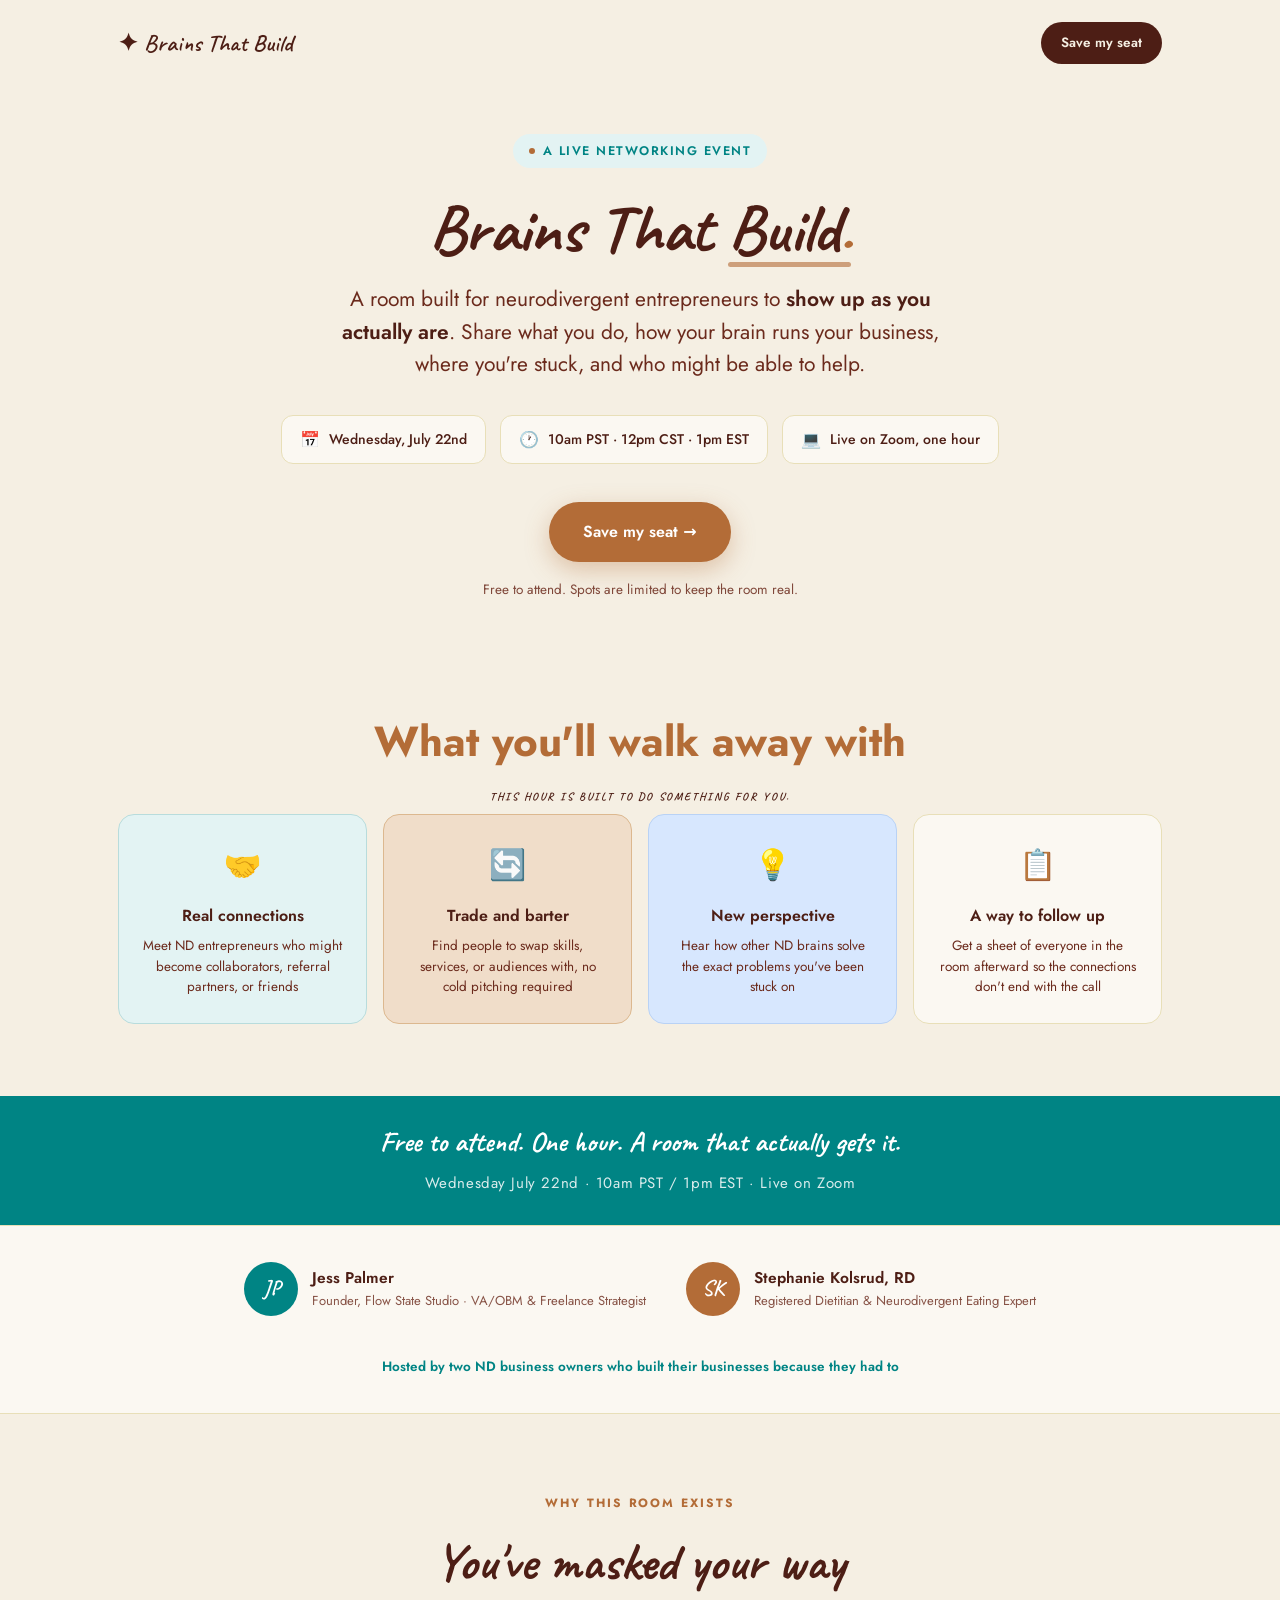
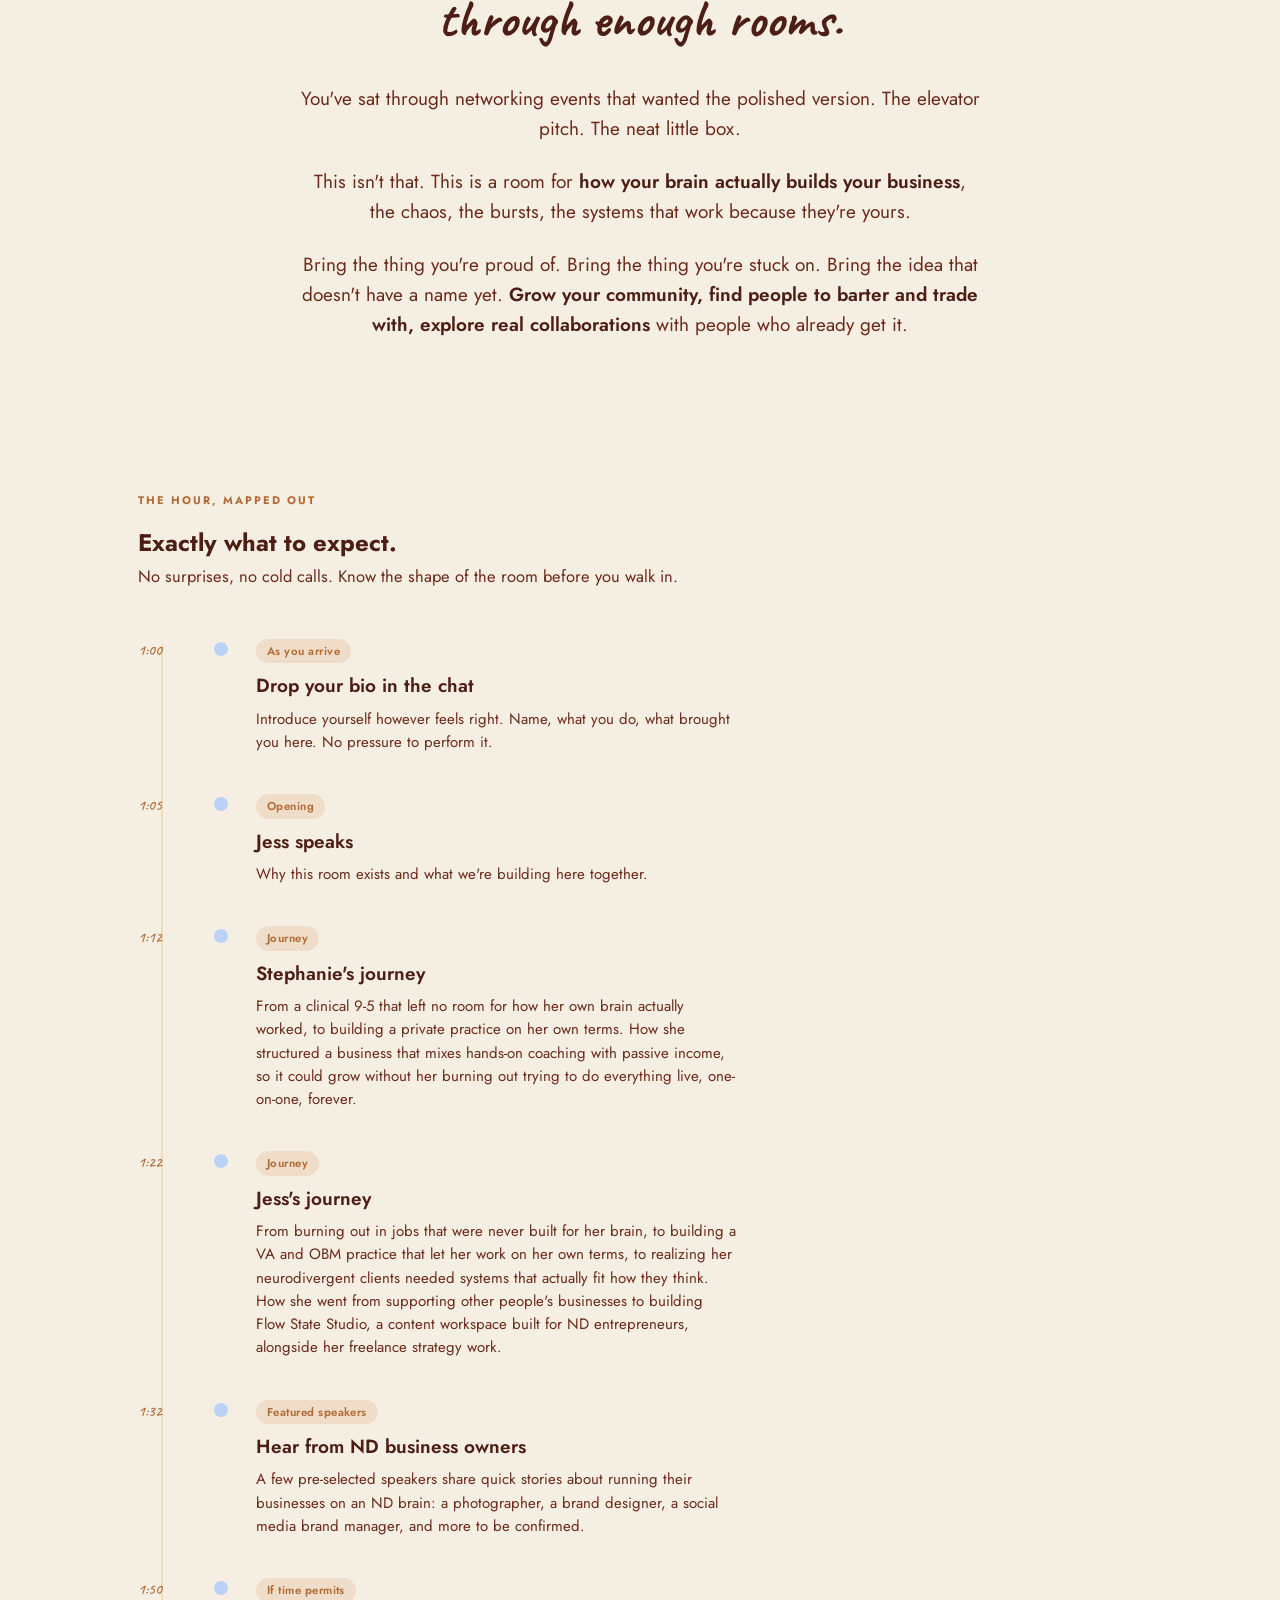
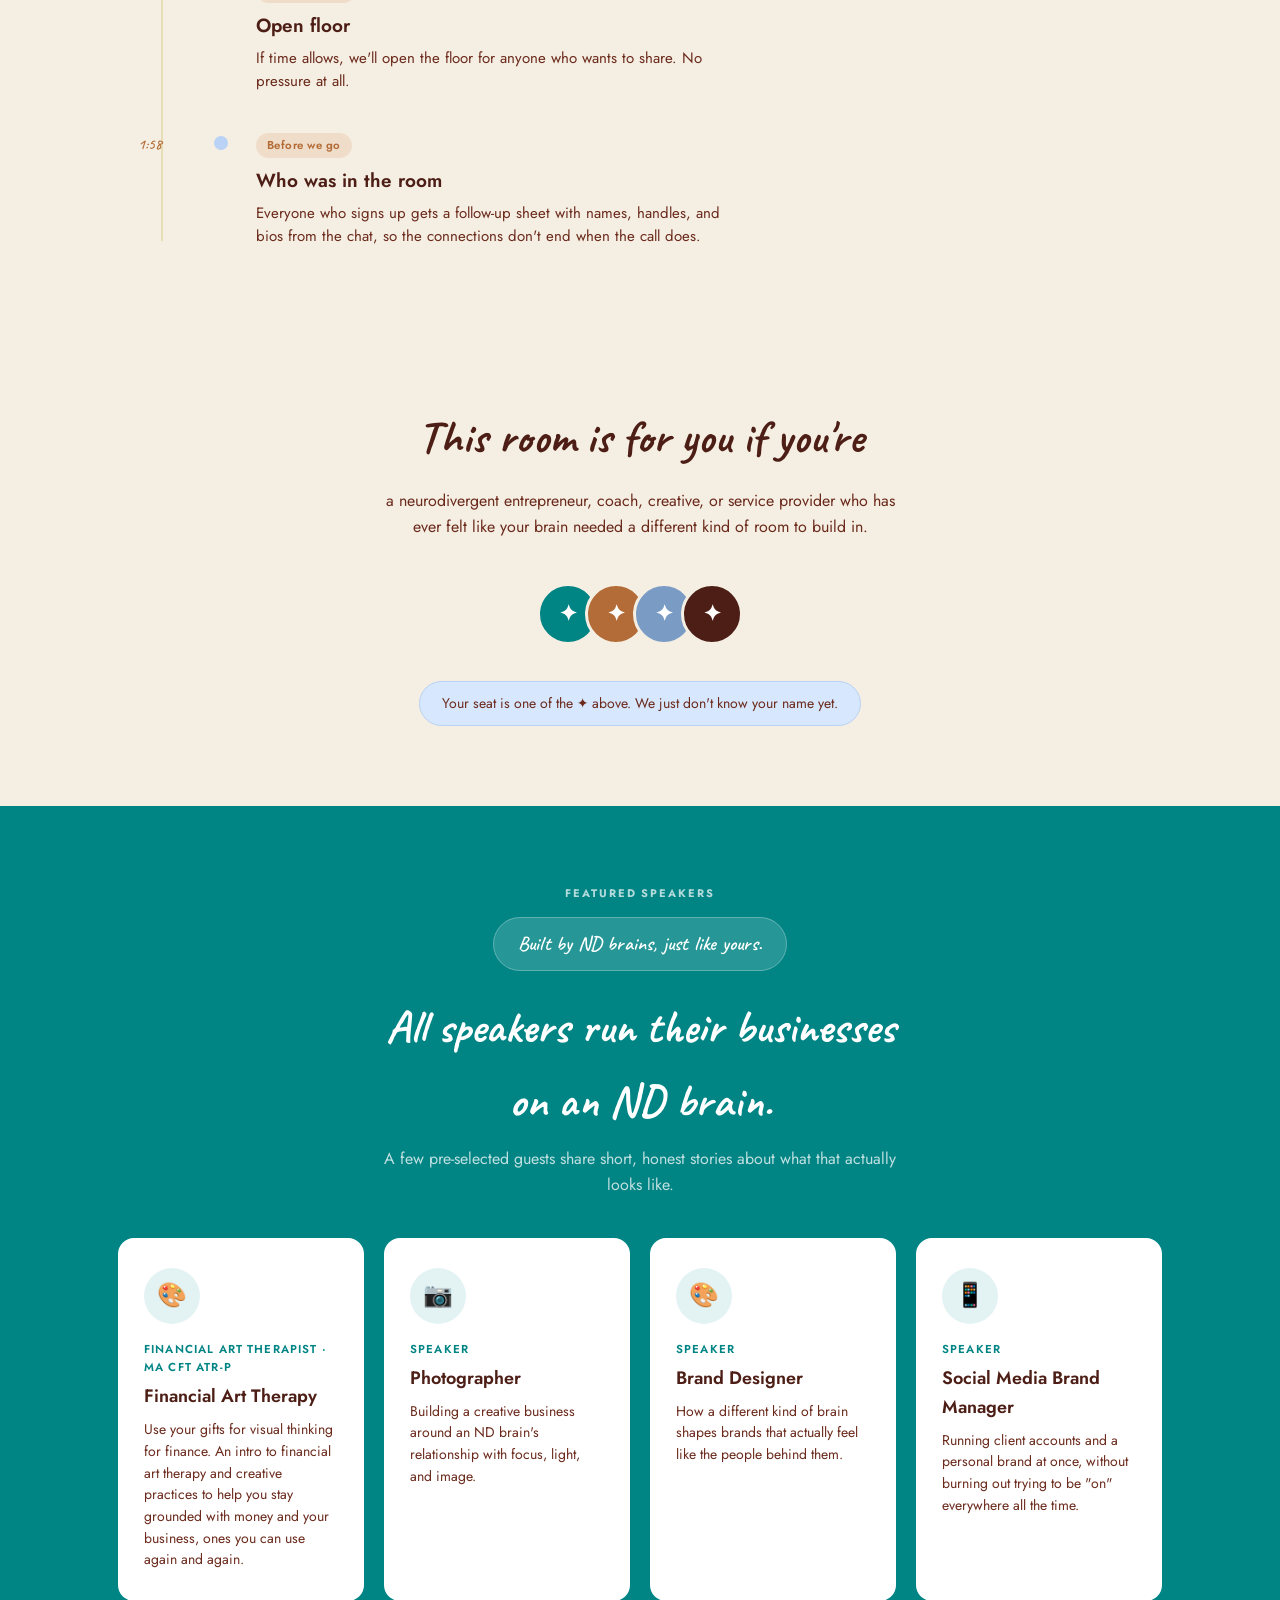
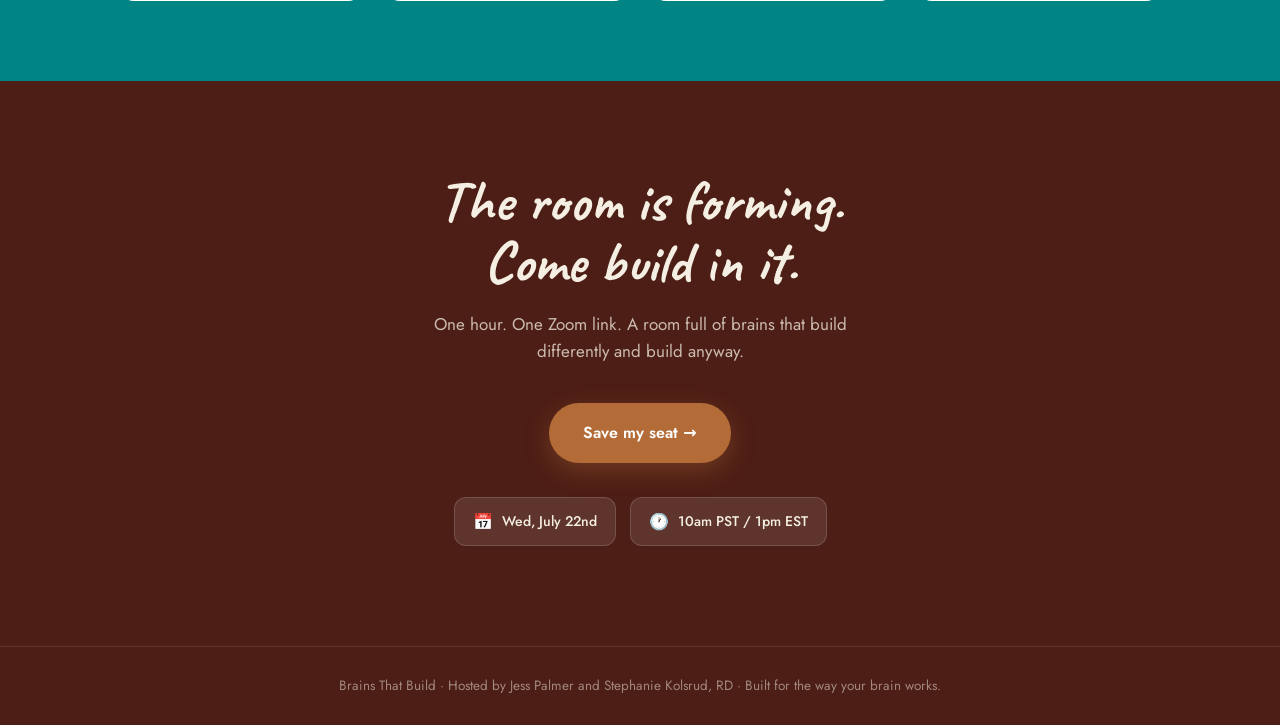
==== commit 682e9b8a: "Add files via upload" ====
--- a/brains-that-build.html
+++ b/brains-that-build.html
@@ -375,8 +375,8 @@
 
   <section class="walkaway">
     <div class="wrap center">
-      <div class="section-label">What you'll walk away with</div>
-      <h2 style="font-family:var(--fh);font-weight:700;font-size:clamp(28px,4vw,42px);margin-bottom:8px">This hour is built to do something for you.</h2>
+      <div class="section-label" style="font-size:clamp(28px,4vw,42px);letter-spacing:0;text-transform:none">What you'll walk away with</div>
+      <h2 style="font-family:var(--fh);font-weight:700;font-size:11px;letter-spacing:.18em;text-transform:uppercase;margin-bottom:8px">This hour is built to do something for you.</h2>
       <div class="walkaway-grid">
         <div class="walkaway-card c1">
           <span class="walkaway-ico">🤝</span>
@@ -519,42 +519,6 @@
     </div>
   </section>
 
-  <section class="speakers-section">
-    <div class="wrap">
-      <div class="section-label center">Featured speakers</div>
-      <div style="display:inline-block;background:rgba(255,255,255,.15);border:1.5px solid rgba(255,255,255,.25);border-radius:100px;padding:10px 24px;font-family:var(--fh);font-size:20px;font-weight:600;color:white;margin-bottom:20px;letter-spacing:.01em">Built by ND brains, just like yours.</div>
-      <h2 style="font-family:var(--fh);font-weight:700;font-size:clamp(32px,4.5vw,46px);color:white;margin-bottom:8px">All speakers run their businesses<br>on an ND brain.</h2>
-      <p style="font-size:16px;color:rgba(255,255,255,.75);max-width:520px;margin:0 auto">A few pre-selected guests share short, honest stories about what that actually looks like.</p>
-
-      <div class="speakers-grid">
-        <div class="speaker-card">
-          <div class="speaker-avatar">🎨</div>
-          <div class="speaker-role">Financial Art Therapist · MA CFT ATR-P</div>
-          <h3>Financial Art Therapy</h3>
-          <p>Use your gifts for visual thinking for finance. An intro to financial art therapy and creative practices to help you stay grounded with money and your business, ones you can use again and again.</p>
-        </div>
-        <div class="speaker-card">
-          <div class="speaker-avatar">📷</div>
-          <div class="speaker-role">Speaker</div>
-          <h3>Photographer</h3>
-          <p>Building a creative business around an ND brain's relationship with focus, light, and image.</p>
-        </div>
-        <div class="speaker-card">
-          <div class="speaker-avatar">🎨</div>
-          <div class="speaker-role">Speaker</div>
-          <h3>Brand Designer</h3>
-          <p>How a different kind of brain shapes brands that actually feel like the people behind them.</p>
-        </div>
-        <div class="speaker-card">
-          <div class="speaker-avatar">📱</div>
-          <div class="speaker-role">Speaker</div>
-          <h3>Social Media Brand Manager</h3>
-          <p>Running client accounts and a personal brand at once, without burning out trying to be "on" everywhere all the time.</p>
-        </div>
-      </div>
-
-    </div>
-  </section>
 
   <section class="room-section">
     <div class="wrap">
@@ -570,6 +534,41 @@
     </div>
   </section>
 
+  <section class="speakers-section">
+    <div class="wrap">
+      <div class="section-label center" style="color:rgba(255,255,255,.7)">Featured speakers</div>
+      <div style="display:inline-block;background:rgba(255,255,255,.15);border:1.5px solid rgba(255,255,255,.25);border-radius:100px;padding:10px 24px;font-family:var(--fh);font-size:20px;font-weight:600;color:white;margin-bottom:20px;letter-spacing:.01em">Built by ND brains, just like yours.</div>
+      <h2 style="font-family:var(--fh);font-weight:700;font-size:clamp(32px,4.5vw,46px);color:white;margin-bottom:8px;text-transform:none;letter-spacing:0">All speakers run their businesses<br>on an ND brain.</h2>
+      <p style="font-size:16px;color:rgba(255,255,255,.75);max-width:520px;margin:0 auto">A few pre-selected guests share short, honest stories about what that actually looks like.</p>
+      <div class="speakers-grid">
+        <div class="speaker-card">
+          <div class="speaker-avatar">🎨</div>
+          <div class="speaker-role">Financial Art Therapist · MA CFT ATR-P</div>
+          <h3>Financial Art Therapy</h3>
+          <p>Use your gifts for visual thinking for finance. An intro to financial art therapy and creative practices to help you stay grounded with money and your business, ones you can use again and again.</p>
+        </div>
+        <div class="speaker-card">
+          <div class="speaker-avatar">📷</div>
+          <div class="speaker-role">Speaker</div>
+          <h3>Photographer</h3>
+          <p>Building a creative business around an ND brain's relationship with focus, light, and image.</p>
+        </div>
+        <div class="speaker-card">
+          <div class="speaker-avatar">🎨</div>
+          <div class="speaker-role">Speaker</div>
+          <h3>Brand Designer</h3>
+          <p>How a different kind of brain shapes brands that actually feel like the people behind them.</p>
+        </div>
+        <div class="speaker-card">
+          <div class="speaker-avatar">📱</div>
+          <div class="speaker-role">Speaker</div>
+          <h3>Social Media Brand Manager</h3>
+          <p>Running client accounts and a personal brand at once, without burning out trying to be "on" everywhere all the time.</p>
+        </div>
+      </div>
+    </div>
+  </section>
+
   <section class="final-cta">
     <div class="wrap">
       <h2>The room is forming.<br>Come build in it.</h2>
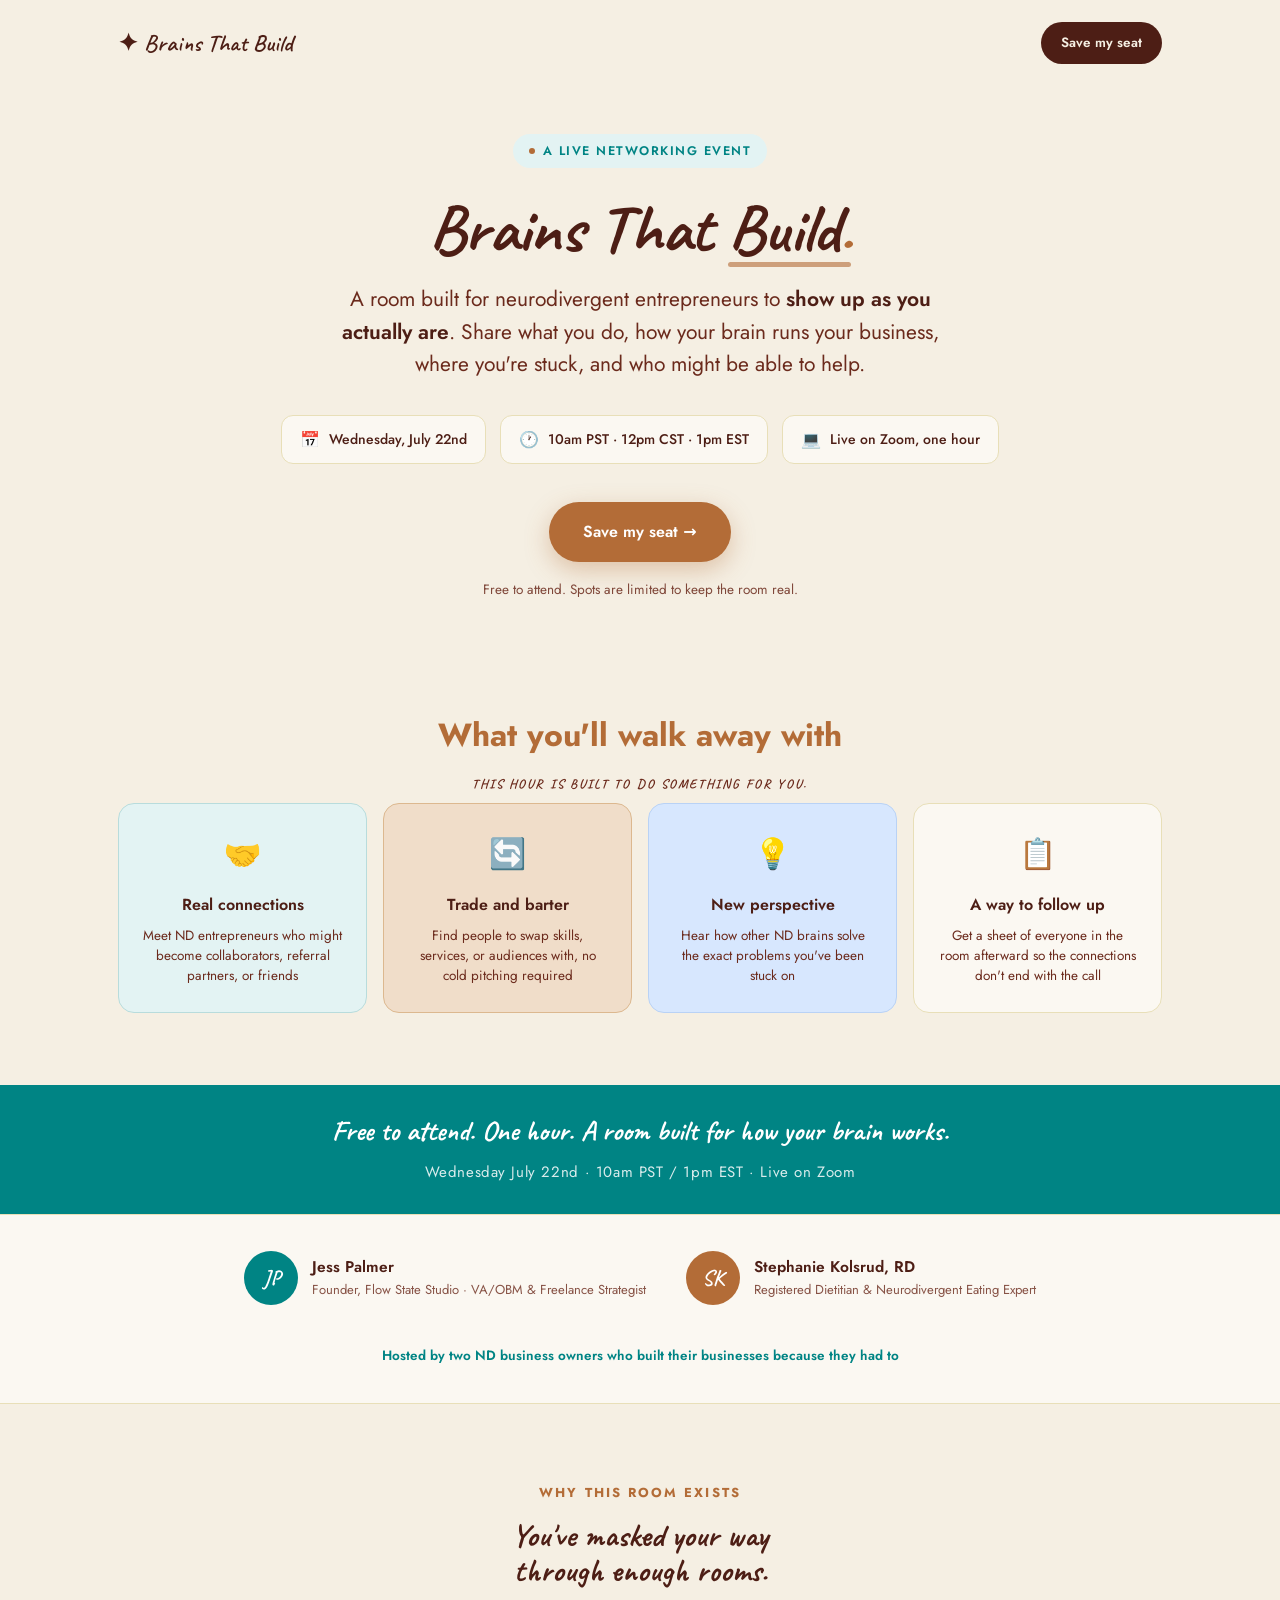
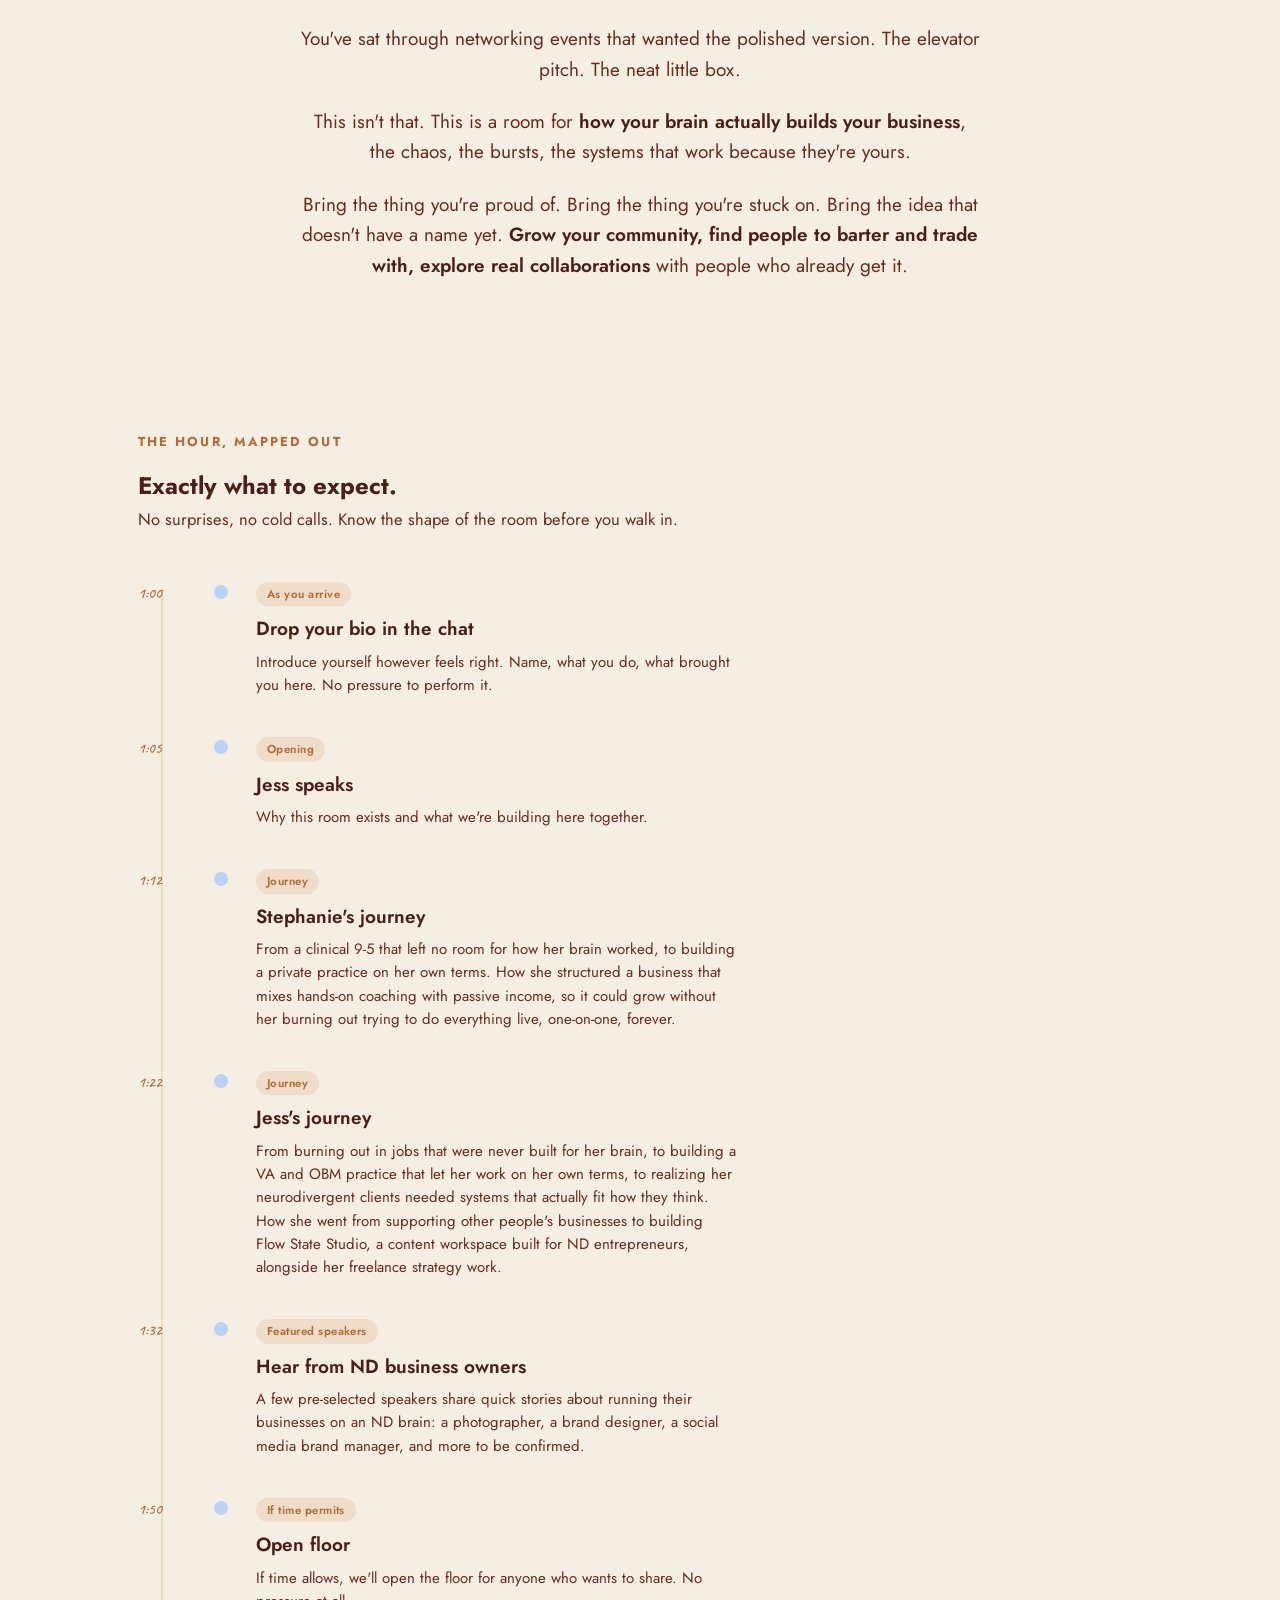
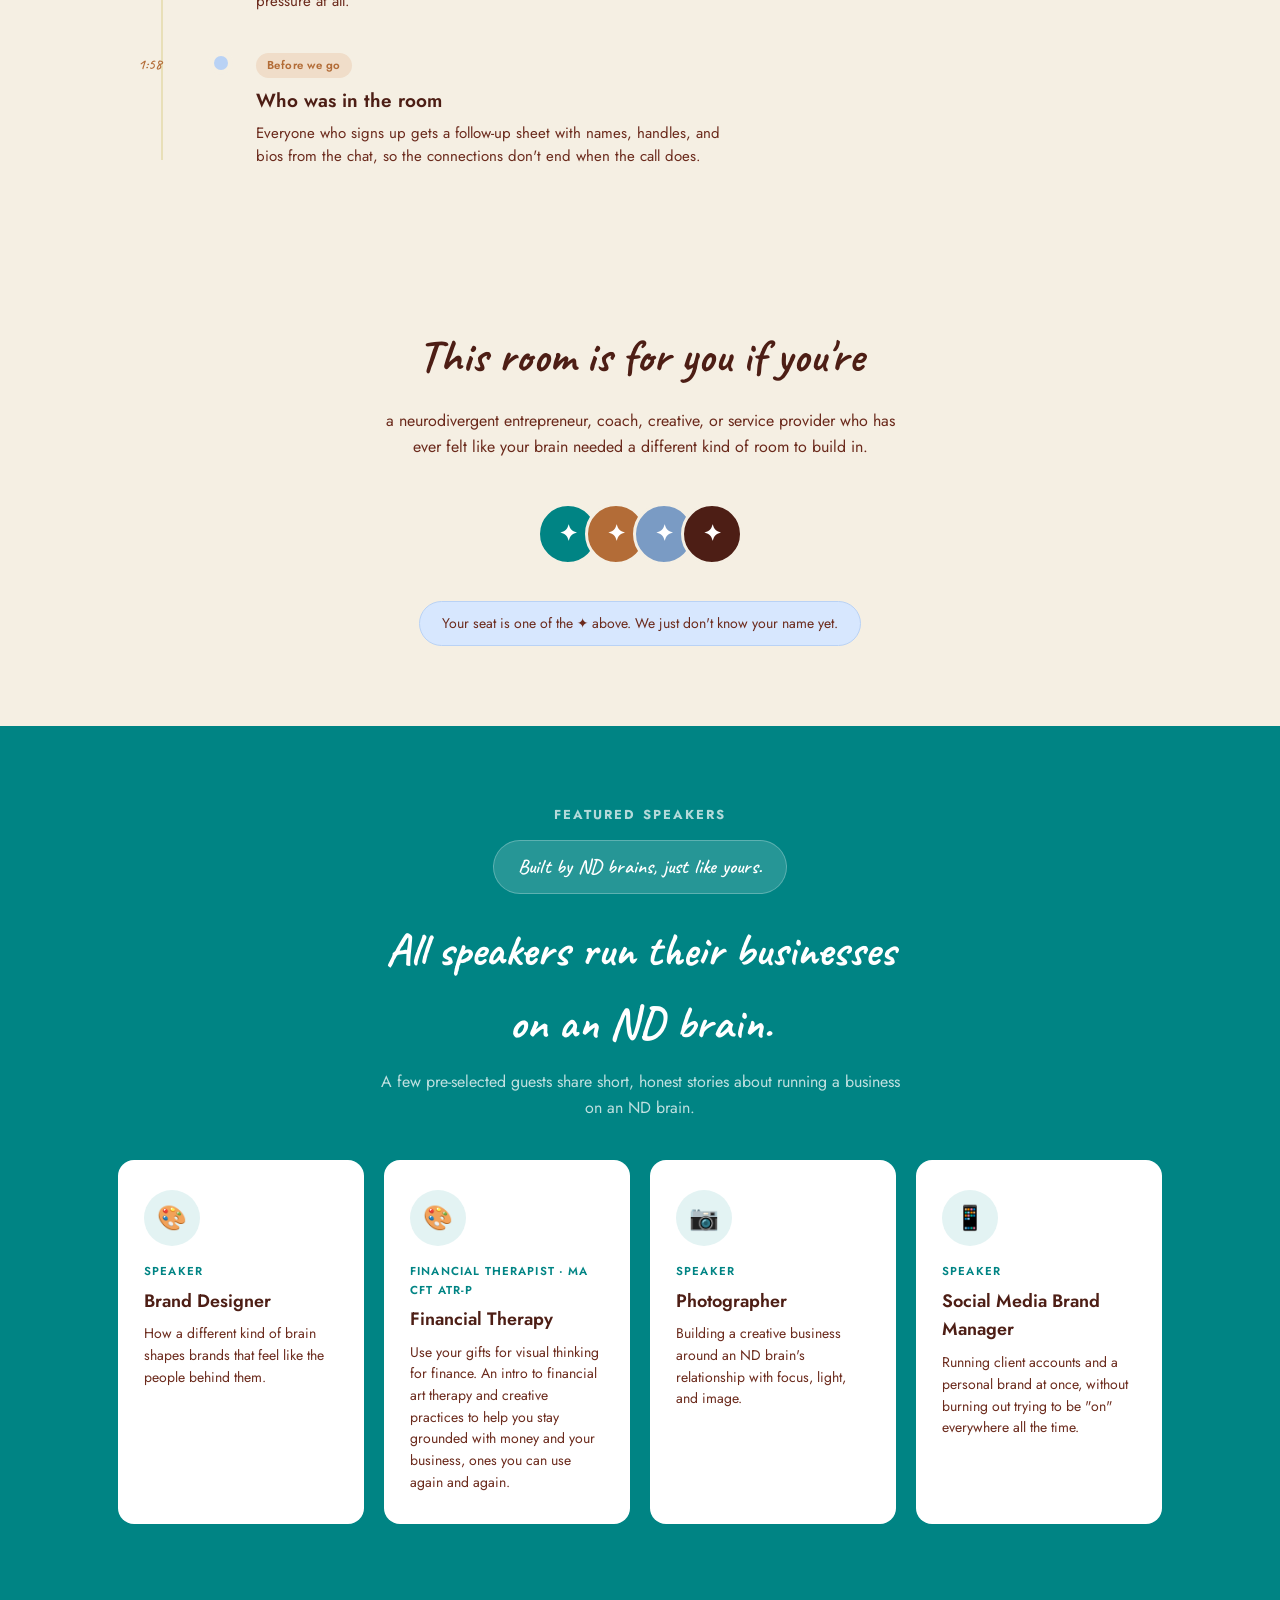
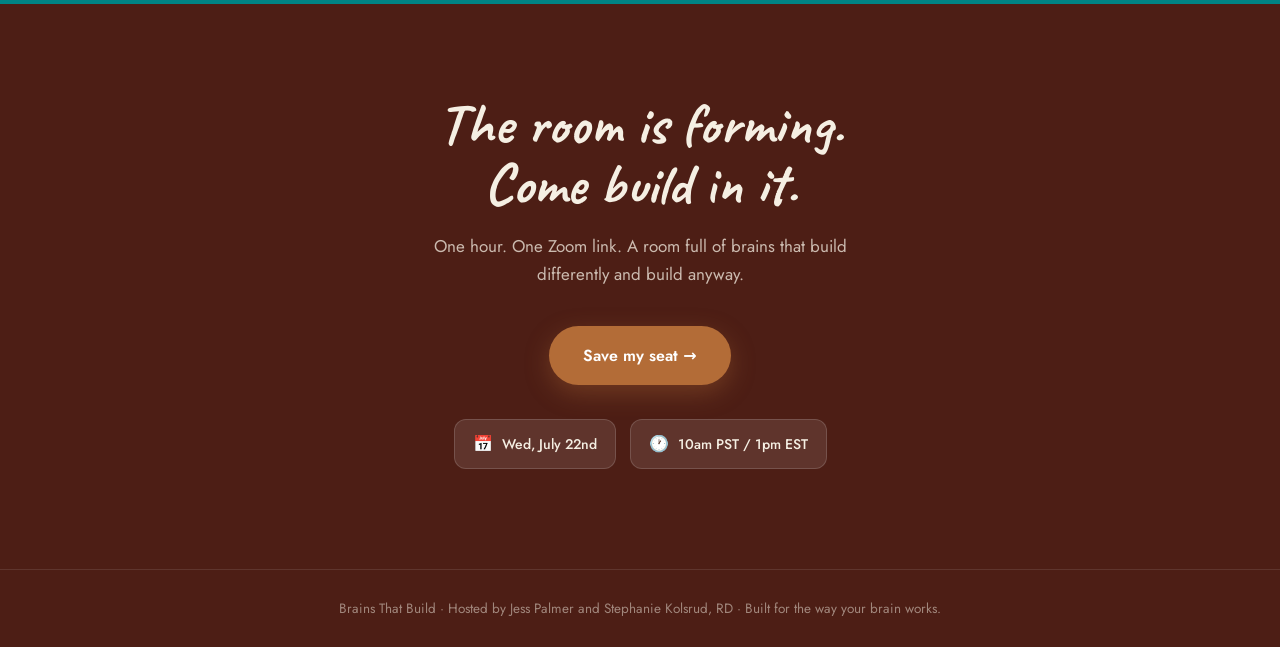
==== commit 494ef0cd: "Add files via upload" ====
--- a/brains-that-build.html
+++ b/brains-that-build.html
@@ -165,12 +165,12 @@
   /* ===== WHY THIS ROOM (mirror section, colored cards) ===== */
   .section{padding:80px 0}
   .section-label{
-    font-family:var(--fb);font-size:11px;font-weight:700;letter-spacing:.18em;text-transform:uppercase;
+    font-family:var(--fb);font-size:13px;font-weight:700;letter-spacing:.16em;text-transform:uppercase;
     color:var(--rust);margin-bottom:16px;line-height:1.4;
   }
   .section h2{
     font-family:var(--fh);font-weight:700;
-    font-size:clamp(22px,3vw,30px);
+    font-size:clamp(18px,2.5vw,24px);
     color:var(--brown);
     margin-bottom:28px;
     line-height:1.2;
@@ -375,8 +375,8 @@
 
   <section class="walkaway">
     <div class="wrap center">
-      <div class="section-label" style="font-size:clamp(28px,4vw,42px);letter-spacing:0;text-transform:none">What you'll walk away with</div>
-      <h2 style="font-family:var(--fh);font-weight:700;font-size:11px;letter-spacing:.18em;text-transform:uppercase;margin-bottom:8px">This hour is built to do something for you.</h2>
+      <div class="section-label" style="font-size:clamp(22px,3.5vw,32px);letter-spacing:0;text-transform:none">What you'll walk away with</div>
+      <h2 style="font-family:var(--fh);font-weight:700;font-size:13px;letter-spacing:.16em;text-transform:uppercase;margin-bottom:8px;color:var(--brown-light)">This hour is built to do something for you.</h2>
       <div class="walkaway-grid">
         <div class="walkaway-card c1">
           <span class="walkaway-ico">🤝</span>
@@ -404,7 +404,7 @@
 
   <!-- COLOR BREAK BANNER -->
   <div style="background:var(--teal);padding:28px 24px;text-align:center">
-    <div style="font-family:var(--fh);font-size:clamp(20px,3vw,28px);font-weight:700;color:white;line-height:1.3">Free to attend. One hour. A room that actually gets it.<br><span style="font-family:var(--fb);font-size:15px;font-weight:400;opacity:.85;letter-spacing:.04em">Wednesday July 22nd · 10am PST / 1pm EST · Live on Zoom</span></div>
+    <div style="font-family:var(--fh);font-size:clamp(20px,3vw,28px);font-weight:700;color:white;line-height:1.3">Free to attend. One hour. A room built for how your brain works.<br><span style="font-family:var(--fb);font-size:15px;font-weight:400;opacity:.85;letter-spacing:.04em">Wednesday July 22nd · 10am PST / 1pm EST · Live on Zoom</span></div>
   </div>
 
   <section class="hosts-strip">
@@ -429,8 +429,8 @@
 
   <section class="section center">
     <div class="wrap">
-      <div style="font-size:12px;font-weight:700;letter-spacing:.16em;text-transform:uppercase;color:var(--rust);margin-bottom:20px">Why this room exists</div>
-      <h2 style="font-family:var(--fh);font-weight:700;font-size:clamp(32px,4.5vw,52px);color:var(--brown);margin-bottom:28px;line-height:1.1;text-transform:none;letter-spacing:0" class="center">You've masked your way<br>through enough rooms.</h2>
+      <div class="section-label center">Why this room exists</div>
+      <h2 style="font-family:var(--fh);font-weight:700;font-size:clamp(22px,3.5vw,32px);color:var(--brown);margin-bottom:28px;line-height:1.1;text-transform:none;letter-spacing:0" class="center">You've masked your way<br>through enough rooms.</h2>
       <div class="mirror-stack">
         <div class="mirror-line">
           You've sat through networking events that wanted the polished version. The elevator pitch. The neat little box.
@@ -476,7 +476,7 @@
           <div class="agenda-body">
             <span class="agenda-badge">Journey</span>
             <h3>Stephanie's journey</h3>
-            <p>From a clinical 9-5 that left no room for how her own brain actually worked, to building a private practice on her own terms. How she structured a business that mixes hands-on coaching with passive income, so it could grow without her burning out trying to do everything live, one-on-one, forever.</p>
+            <p>From a clinical 9-5 that left no room for how her brain worked, to building a private practice on her own terms. How she structured a business that mixes hands-on coaching with passive income, so it could grow without her burning out trying to do everything live, one-on-one, forever.</p>
           </div>
         </div>
         <div class="agenda-item">
@@ -539,12 +539,18 @@
       <div class="section-label center" style="color:rgba(255,255,255,.7)">Featured speakers</div>
       <div style="display:inline-block;background:rgba(255,255,255,.15);border:1.5px solid rgba(255,255,255,.25);border-radius:100px;padding:10px 24px;font-family:var(--fh);font-size:20px;font-weight:600;color:white;margin-bottom:20px;letter-spacing:.01em">Built by ND brains, just like yours.</div>
       <h2 style="font-family:var(--fh);font-weight:700;font-size:clamp(32px,4.5vw,46px);color:white;margin-bottom:8px;text-transform:none;letter-spacing:0">All speakers run their businesses<br>on an ND brain.</h2>
-      <p style="font-size:16px;color:rgba(255,255,255,.75);max-width:520px;margin:0 auto">A few pre-selected guests share short, honest stories about what that actually looks like.</p>
+      <p style="font-size:16px;color:rgba(255,255,255,.75);max-width:520px;margin:0 auto">A few pre-selected guests share short, honest stories about running a business on an ND brain.</p>
       <div class="speakers-grid">
         <div class="speaker-card">
           <div class="speaker-avatar">🎨</div>
-          <div class="speaker-role">Financial Art Therapist · MA CFT ATR-P</div>
-          <h3>Financial Art Therapy</h3>
+          <div class="speaker-role">Speaker</div>
+          <h3>Brand Designer</h3>
+          <p>How a different kind of brain shapes brands that feel like the people behind them.</p>
+        </div>
+        <div class="speaker-card">
+          <div class="speaker-avatar">🎨</div>
+          <div class="speaker-role">Financial Therapist · MA CFT ATR-P</div>
+          <h3>Financial Therapy</h3>
           <p>Use your gifts for visual thinking for finance. An intro to financial art therapy and creative practices to help you stay grounded with money and your business, ones you can use again and again.</p>
         </div>
         <div class="speaker-card">
@@ -552,12 +558,6 @@
           <div class="speaker-role">Speaker</div>
           <h3>Photographer</h3>
           <p>Building a creative business around an ND brain's relationship with focus, light, and image.</p>
-        </div>
-        <div class="speaker-card">
-          <div class="speaker-avatar">🎨</div>
-          <div class="speaker-role">Speaker</div>
-          <h3>Brand Designer</h3>
-          <p>How a different kind of brain shapes brands that actually feel like the people behind them.</p>
         </div>
         <div class="speaker-card">
           <div class="speaker-avatar">📱</div>
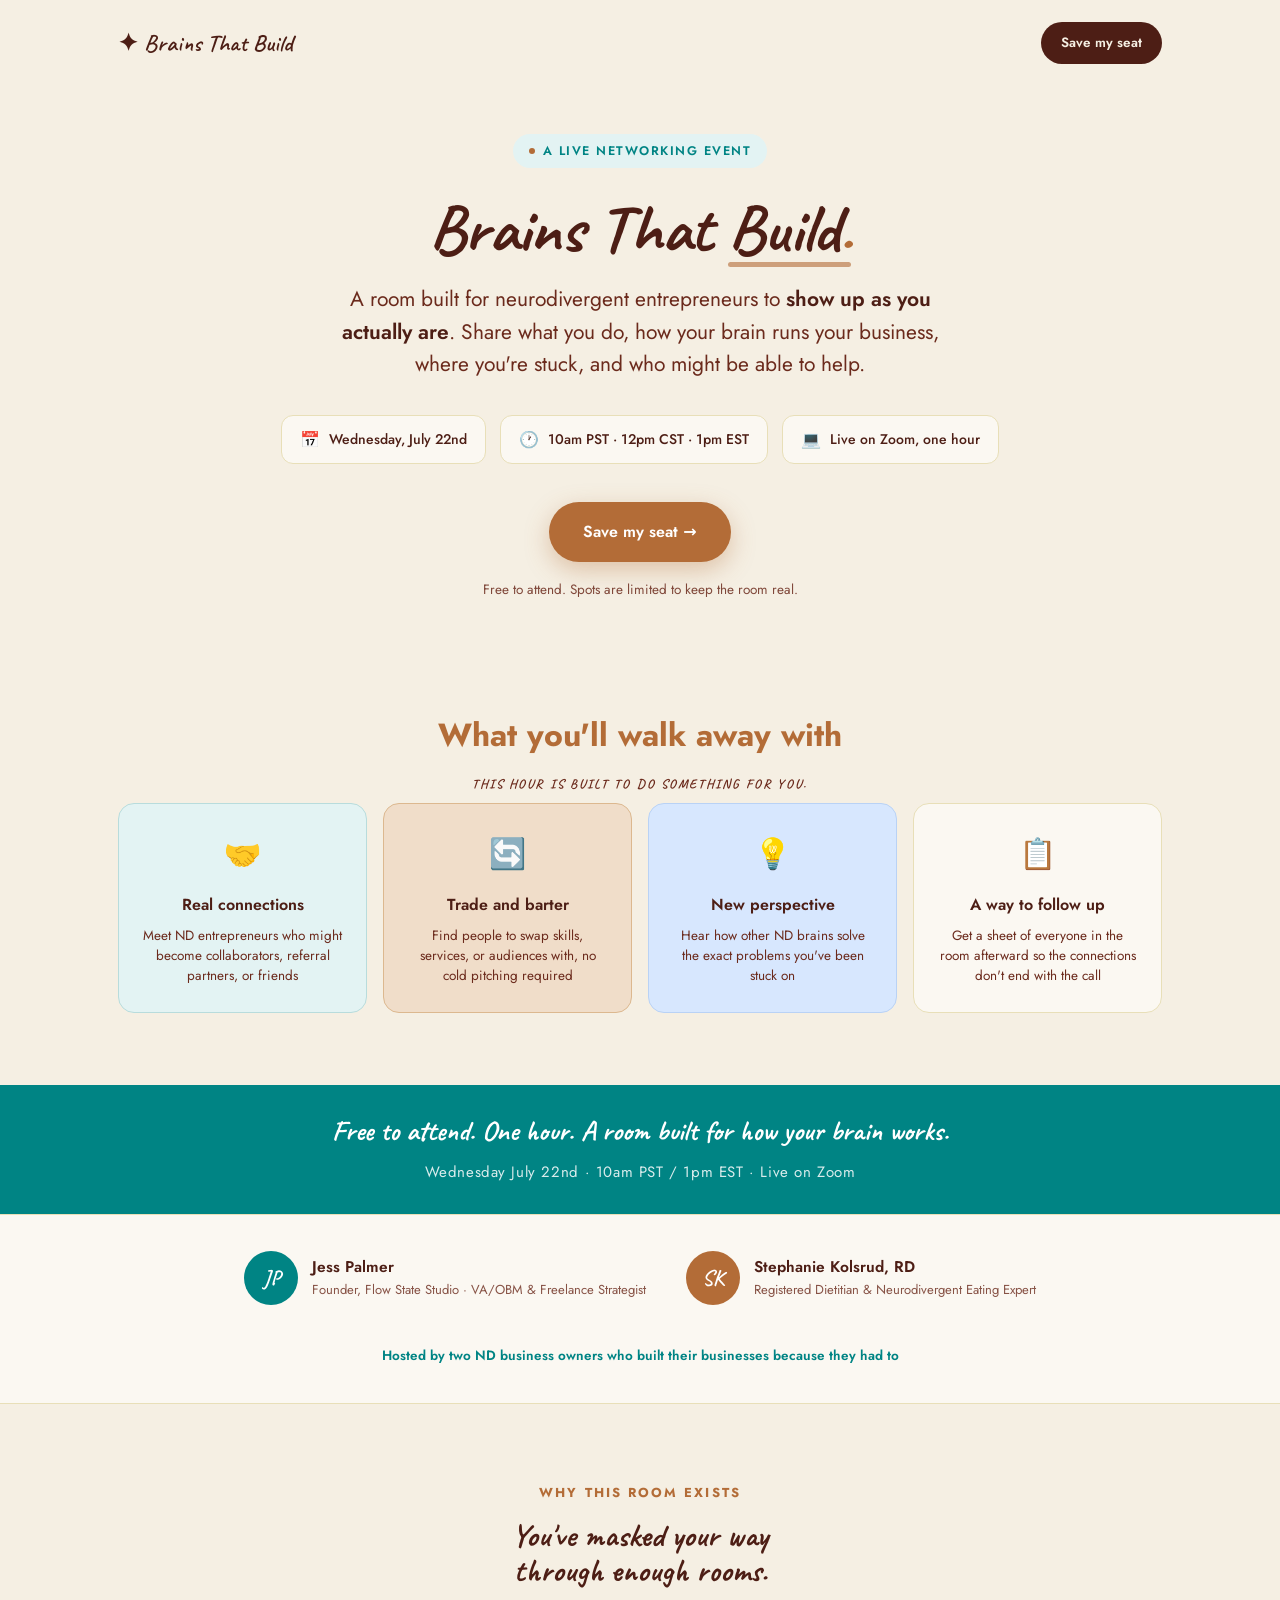
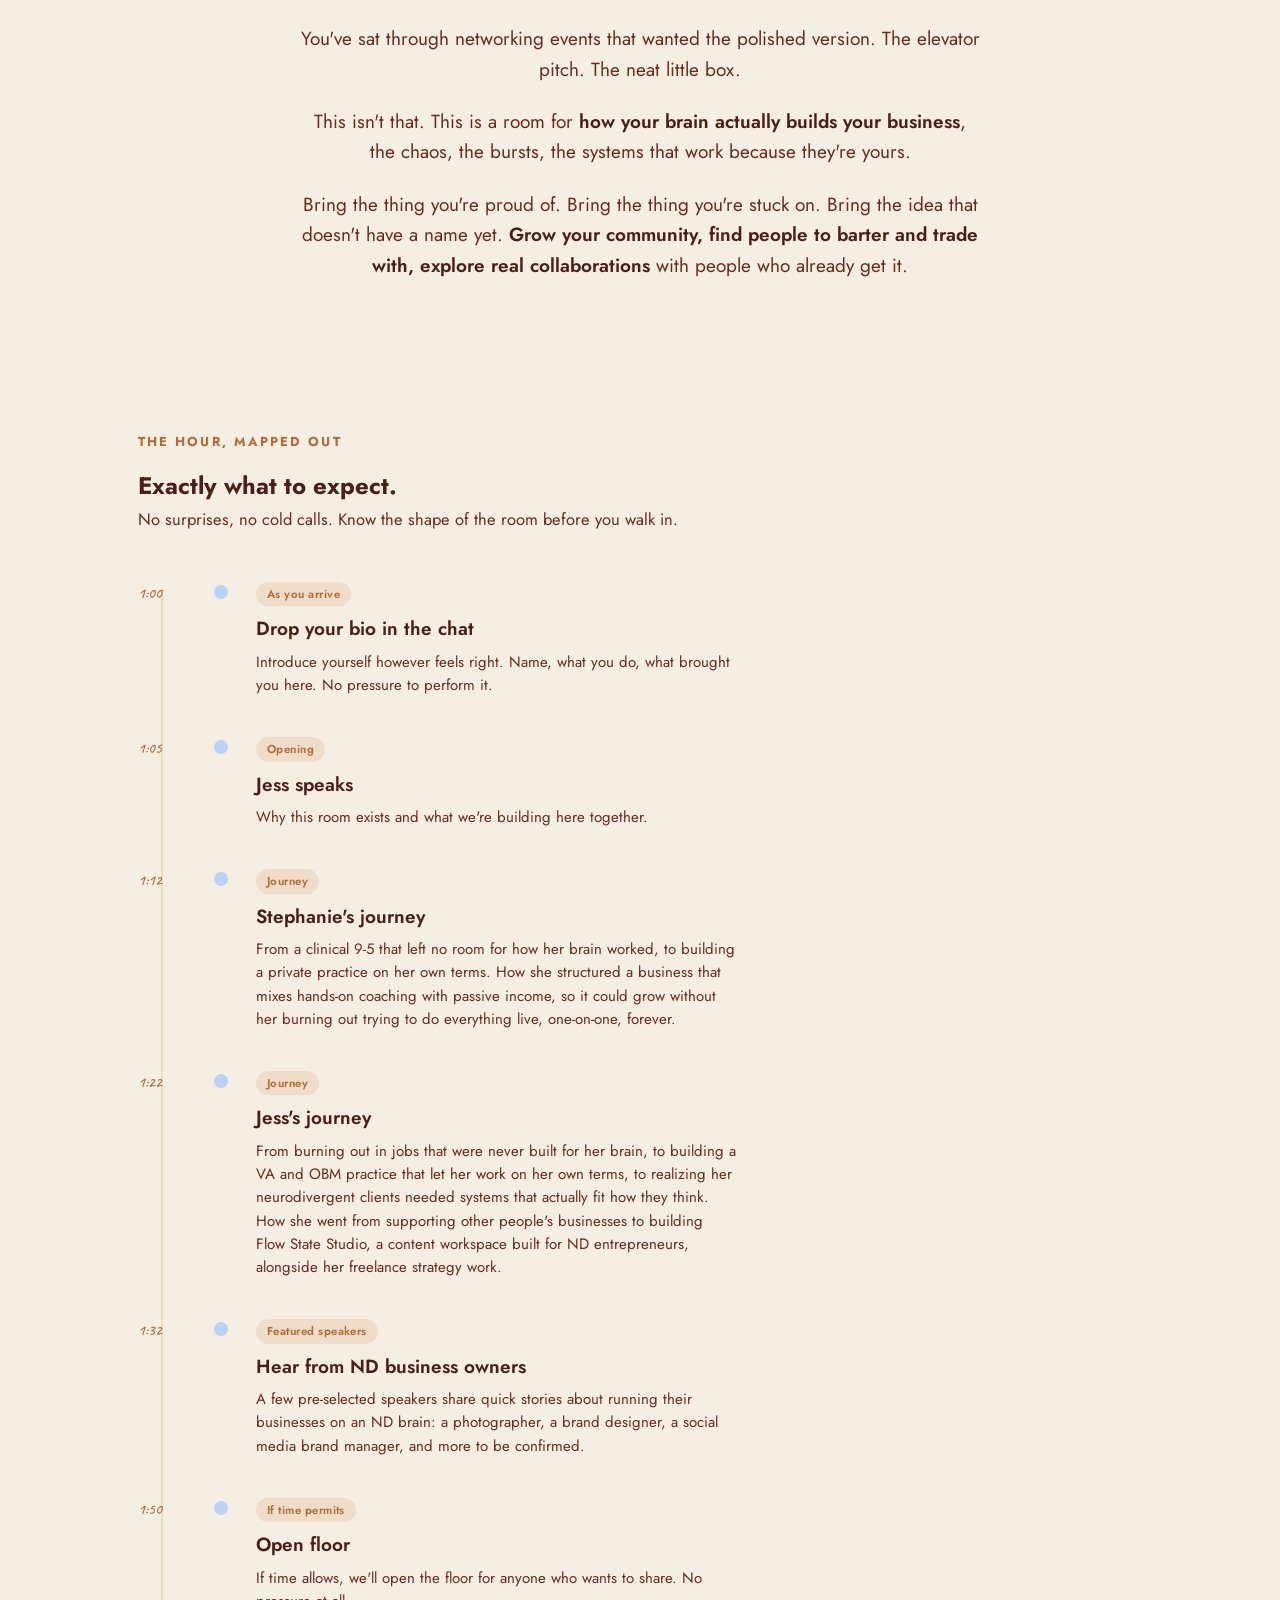
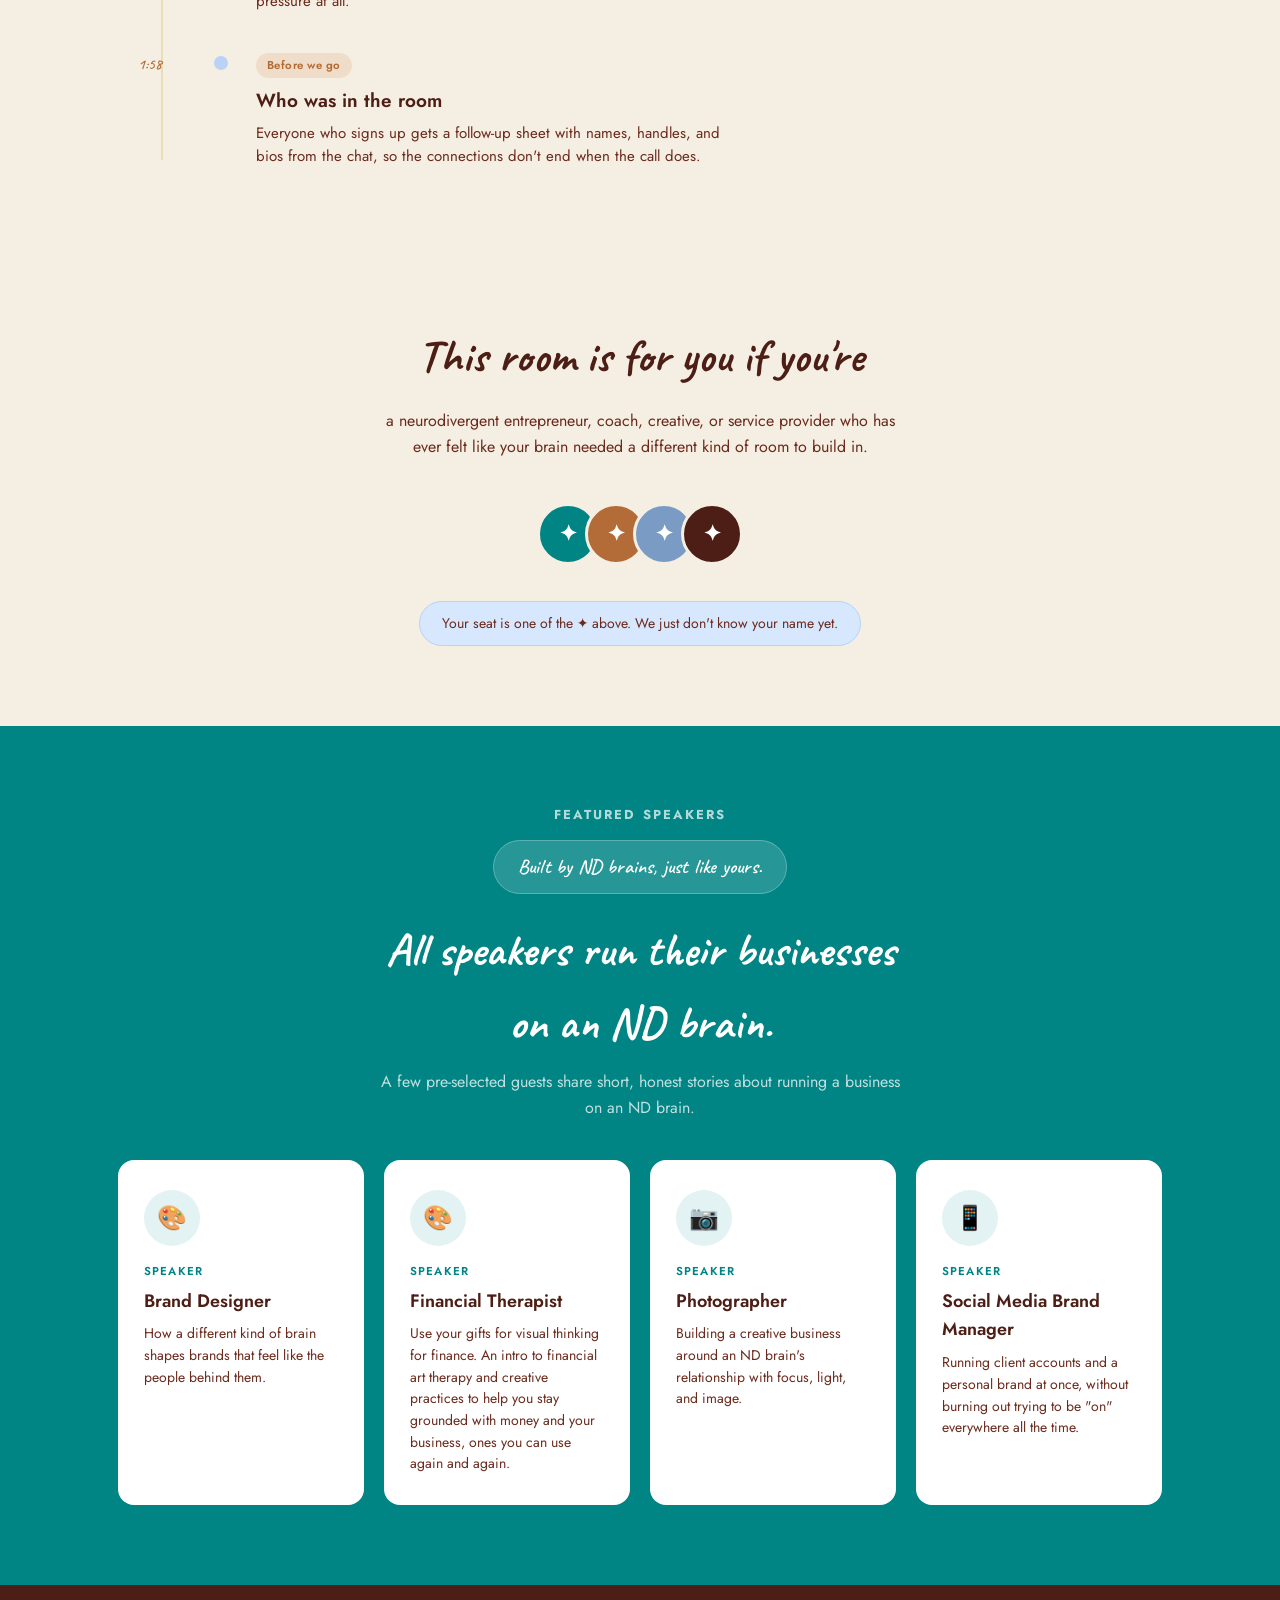
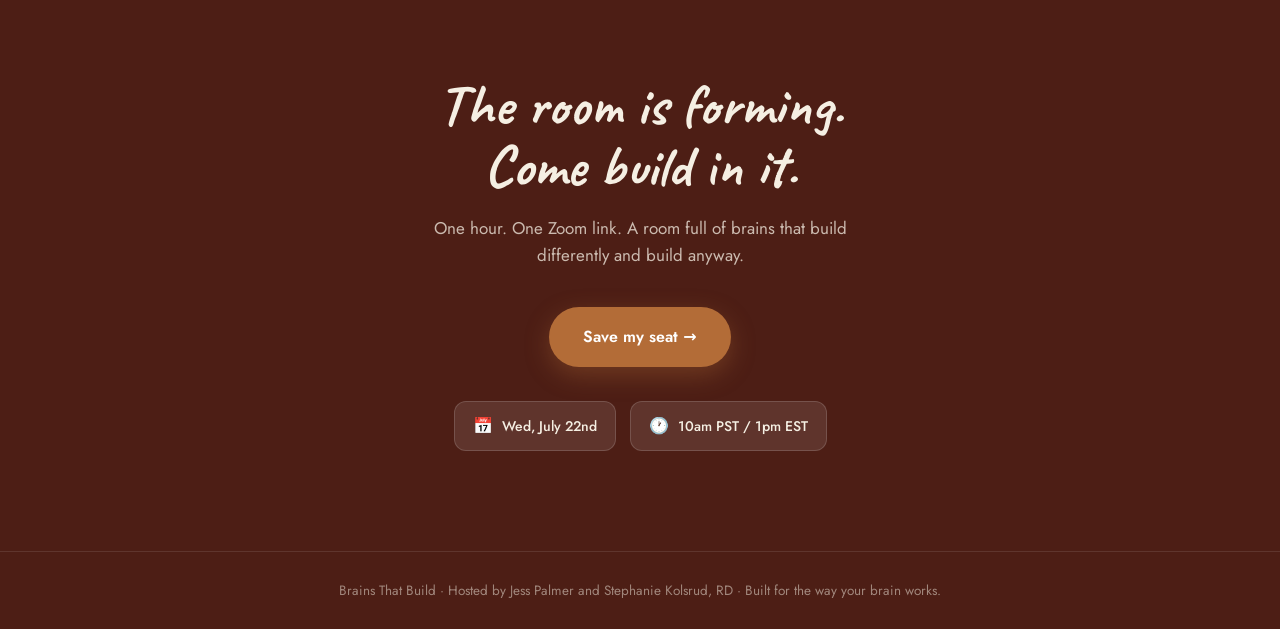
==== commit 58041c3c: "Add files via upload" ====
--- a/brains-that-build.html
+++ b/brains-that-build.html
@@ -549,8 +549,8 @@
         </div>
         <div class="speaker-card">
           <div class="speaker-avatar">🎨</div>
-          <div class="speaker-role">Financial Therapist · MA CFT ATR-P</div>
-          <h3>Financial Therapy</h3>
+          <div class="speaker-role">Speaker</div>
+          <h3>Financial Therapist</h3>
           <p>Use your gifts for visual thinking for finance. An intro to financial art therapy and creative practices to help you stay grounded with money and your business, ones you can use again and again.</p>
         </div>
         <div class="speaker-card">
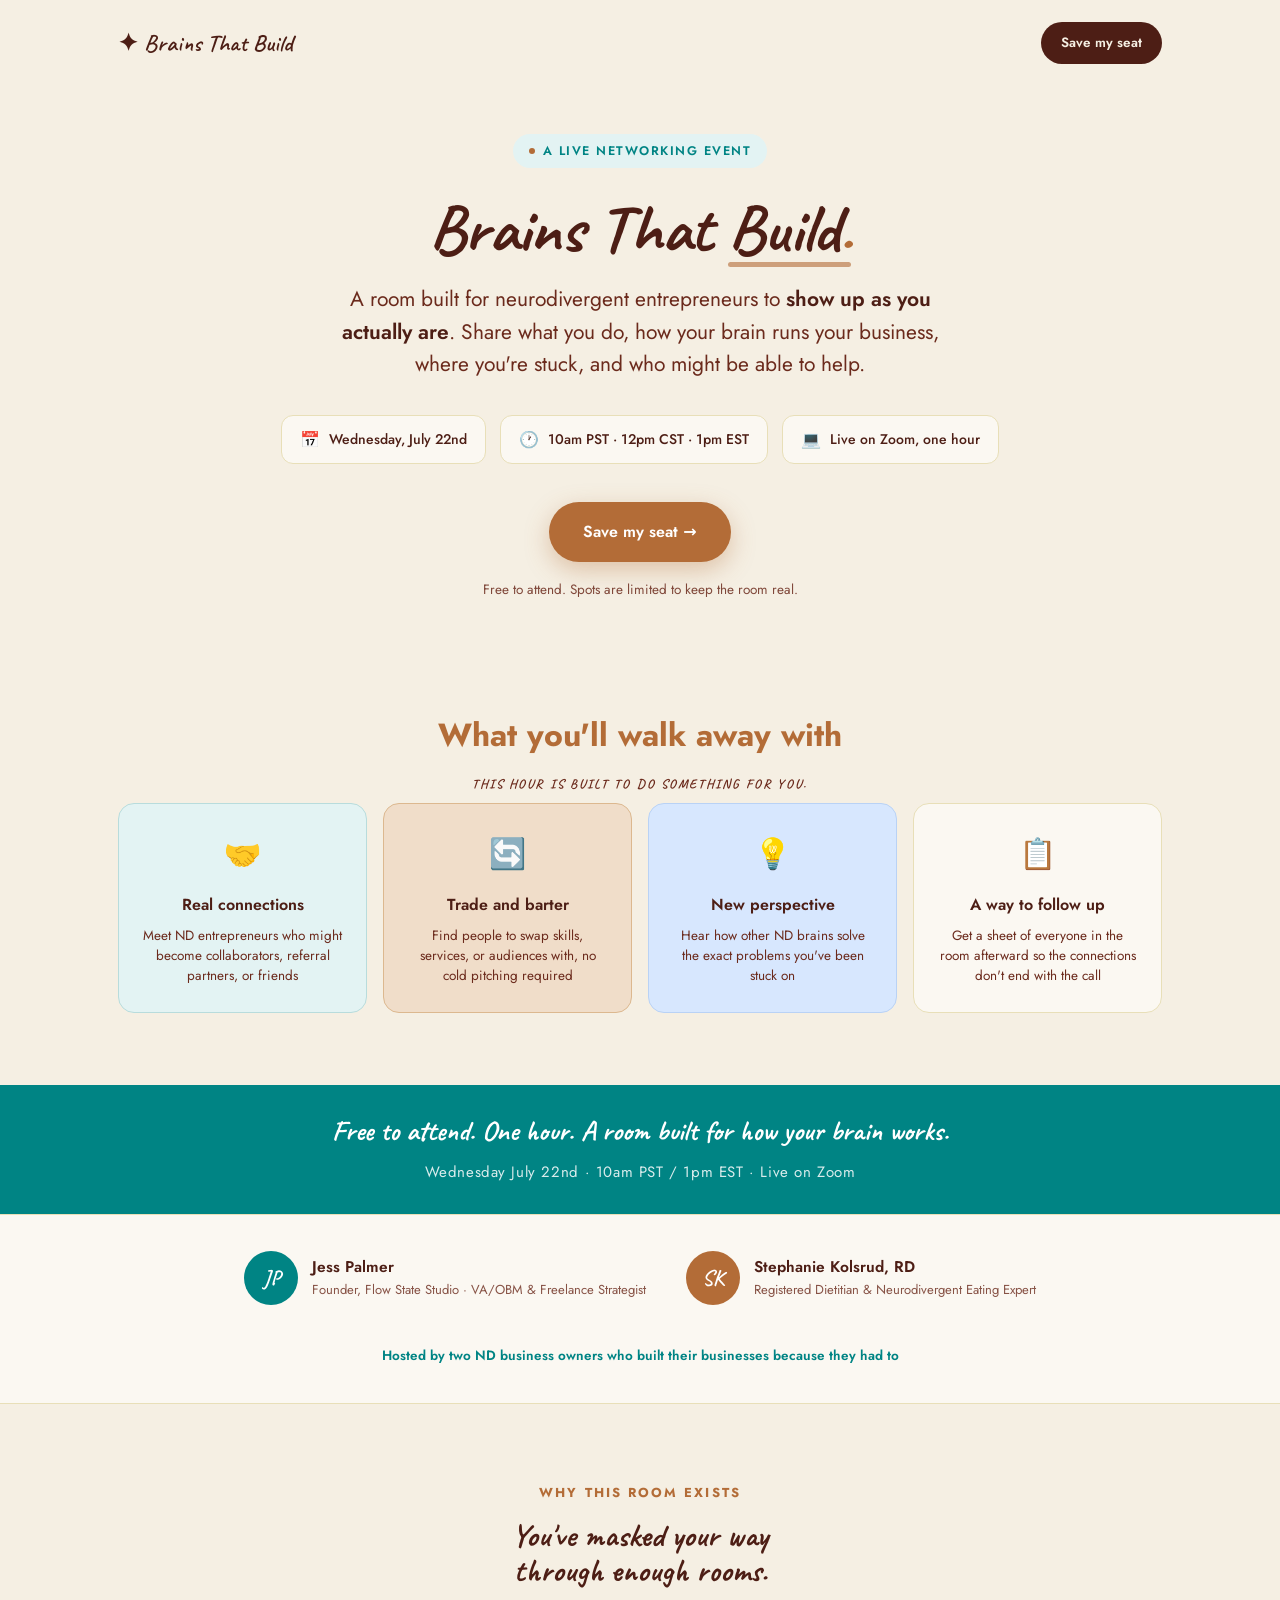
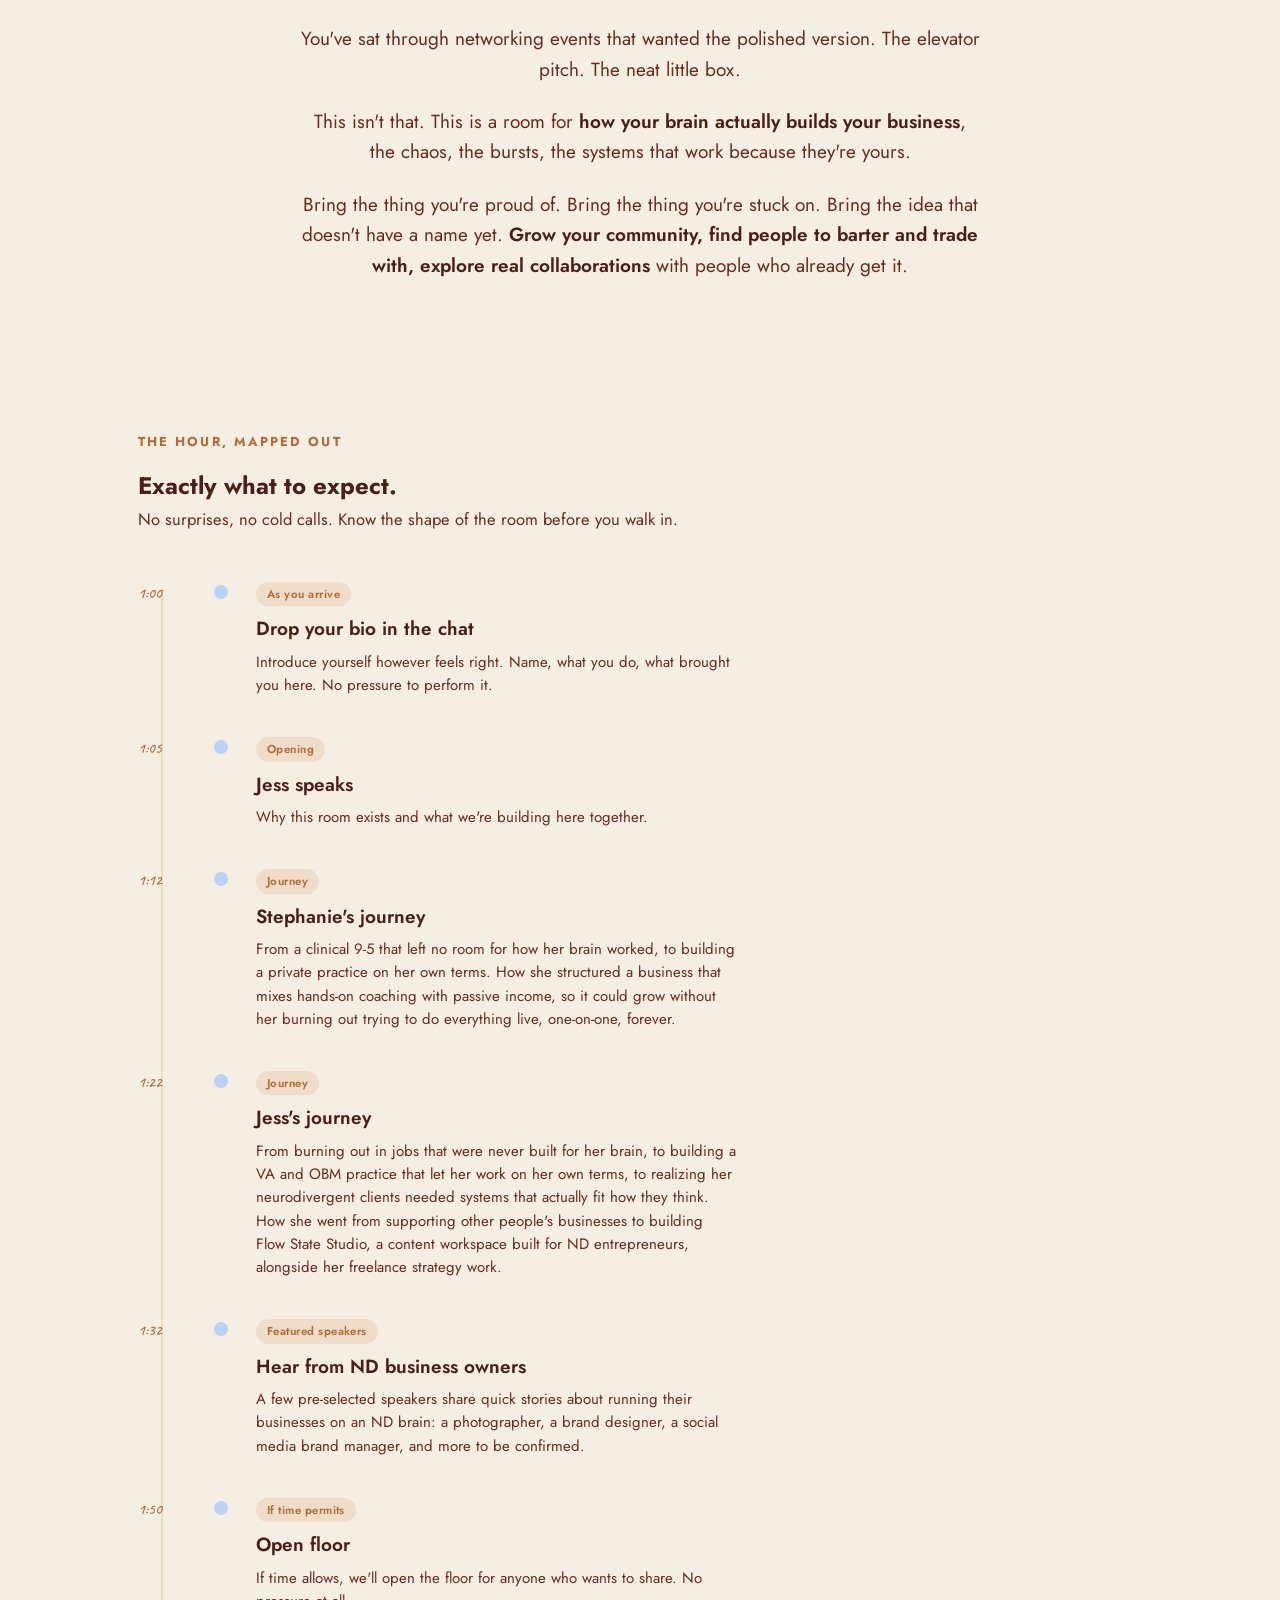
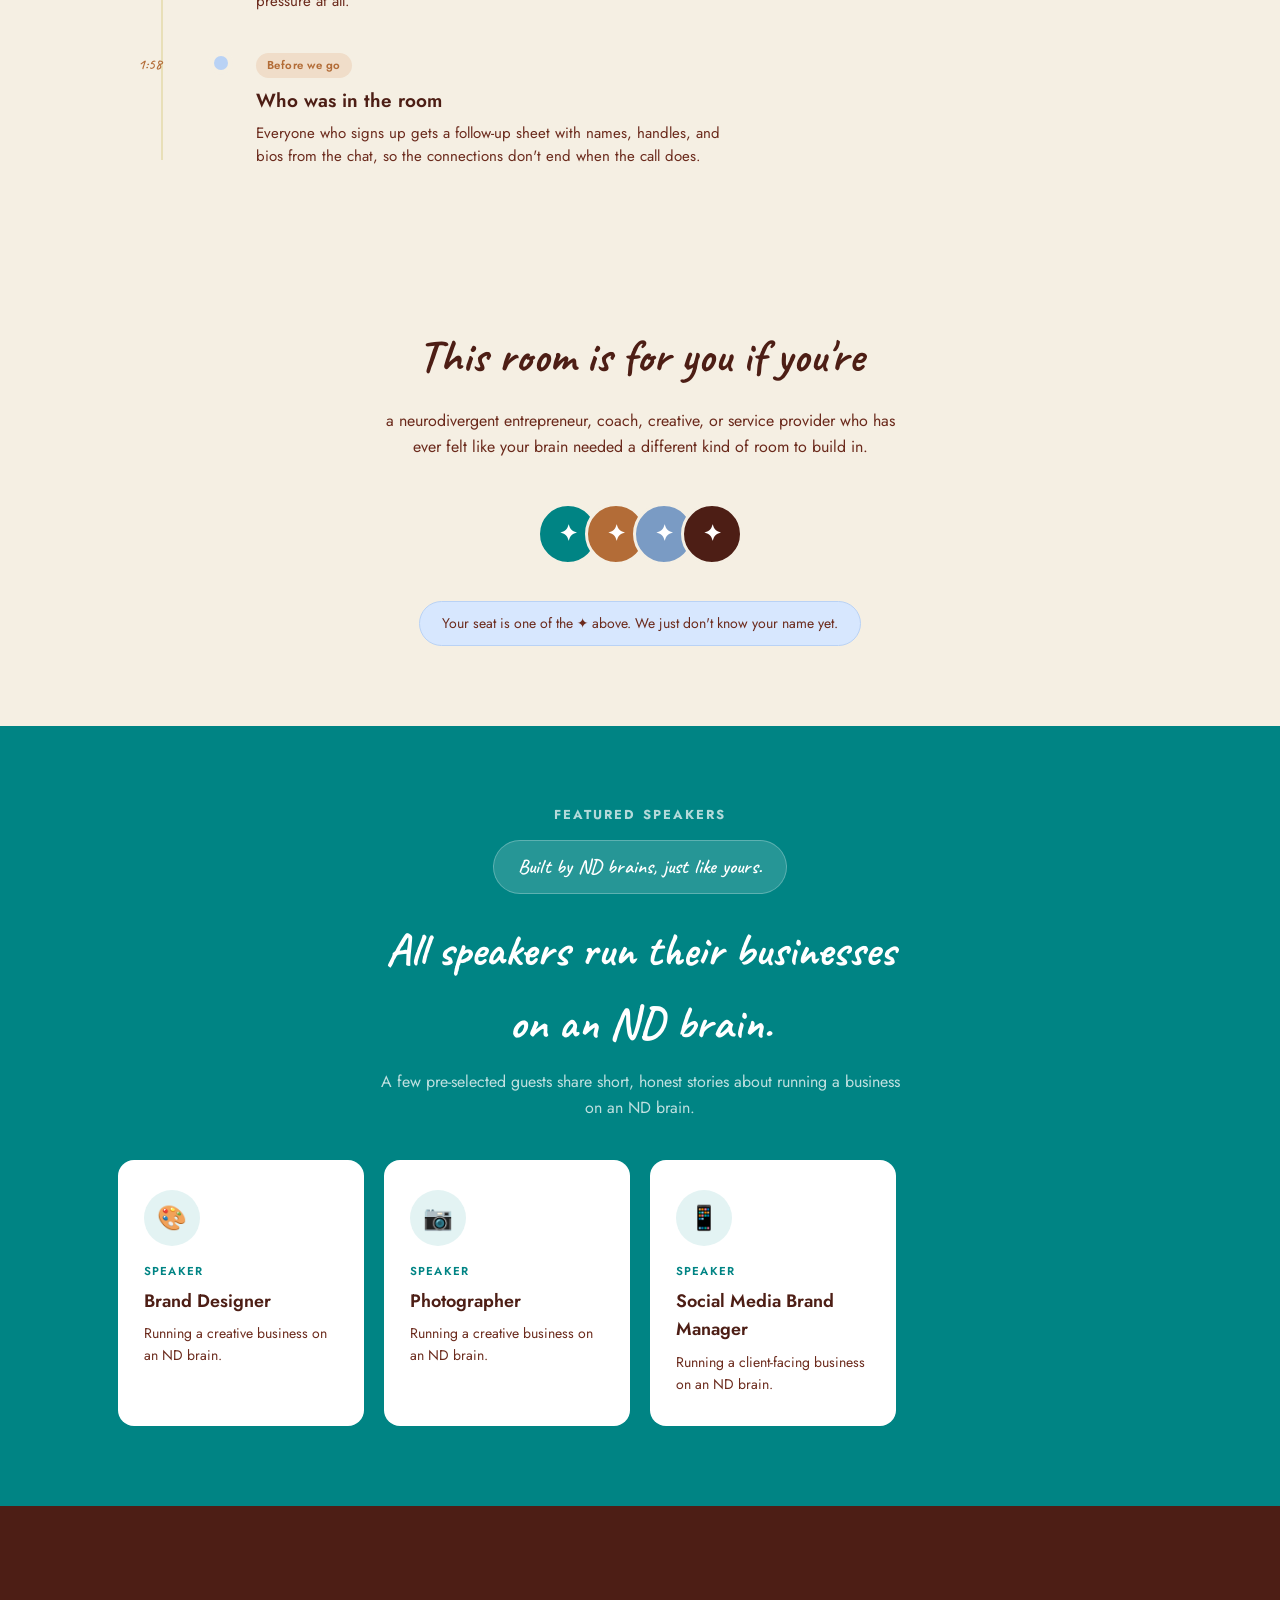
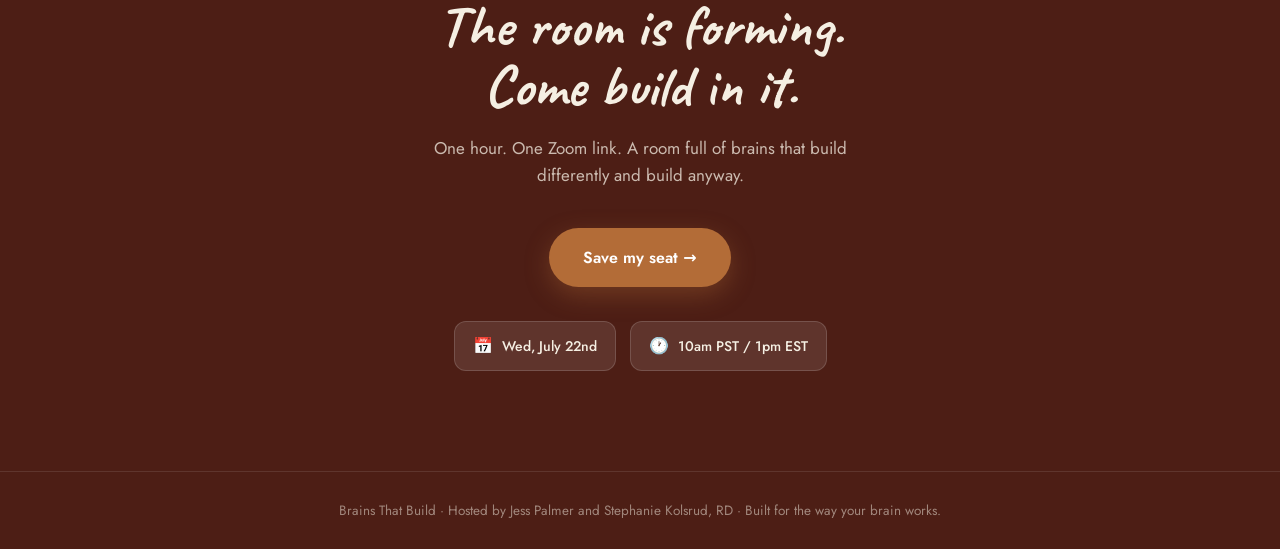
==== commit ef83e64f: "Add files via upload" ====
--- a/brains-that-build.html
+++ b/brains-that-build.html
@@ -545,25 +545,19 @@
           <div class="speaker-avatar">🎨</div>
           <div class="speaker-role">Speaker</div>
           <h3>Brand Designer</h3>
-          <p>How a different kind of brain shapes brands that feel like the people behind them.</p>
-        </div>
-        <div class="speaker-card">
-          <div class="speaker-avatar">🎨</div>
-          <div class="speaker-role">Speaker</div>
-          <h3>Financial Therapist</h3>
-          <p>Use your gifts for visual thinking for finance. An intro to financial art therapy and creative practices to help you stay grounded with money and your business, ones you can use again and again.</p>
+          <p>Running a creative business on an ND brain.</p>
         </div>
         <div class="speaker-card">
           <div class="speaker-avatar">📷</div>
           <div class="speaker-role">Speaker</div>
           <h3>Photographer</h3>
-          <p>Building a creative business around an ND brain's relationship with focus, light, and image.</p>
+          <p>Running a creative business on an ND brain.</p>
         </div>
         <div class="speaker-card">
           <div class="speaker-avatar">📱</div>
           <div class="speaker-role">Speaker</div>
           <h3>Social Media Brand Manager</h3>
-          <p>Running client accounts and a personal brand at once, without burning out trying to be "on" everywhere all the time.</p>
+          <p>Running a client-facing business on an ND brain.</p>
         </div>
       </div>
     </div>
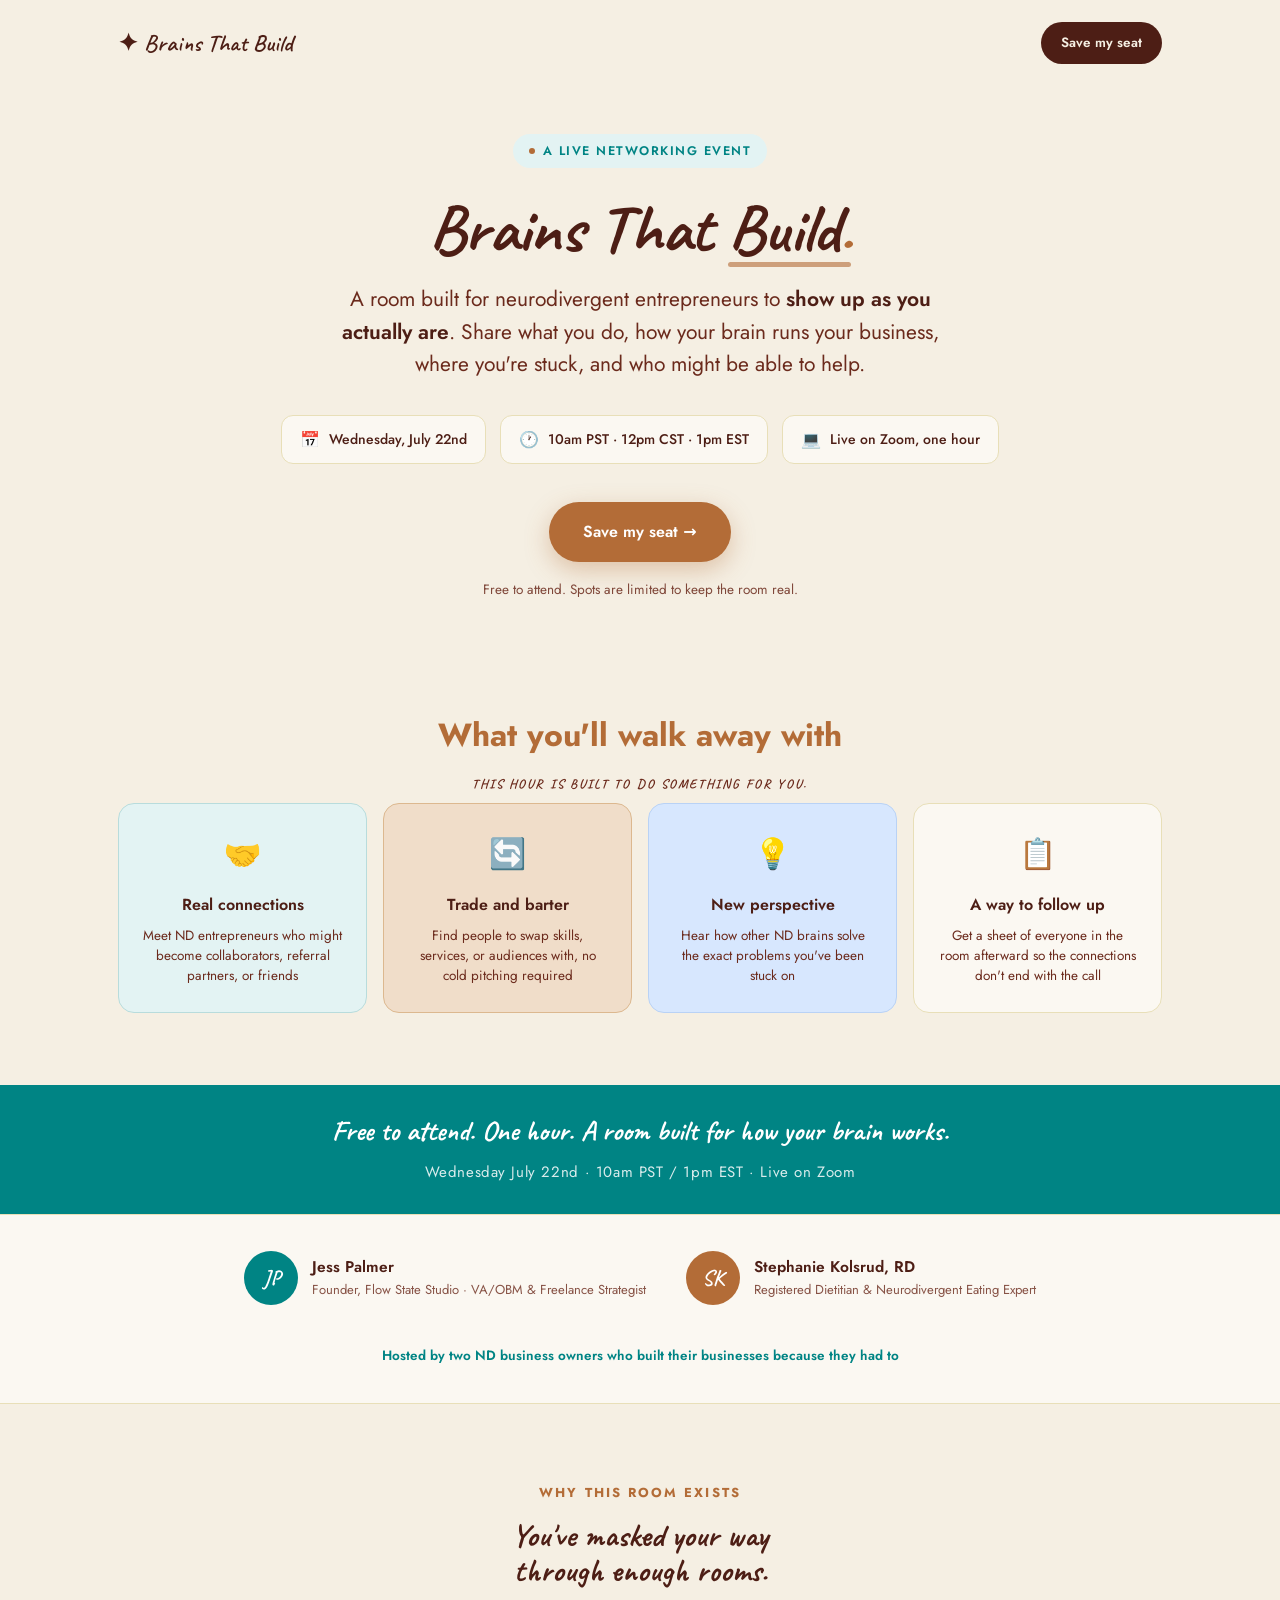
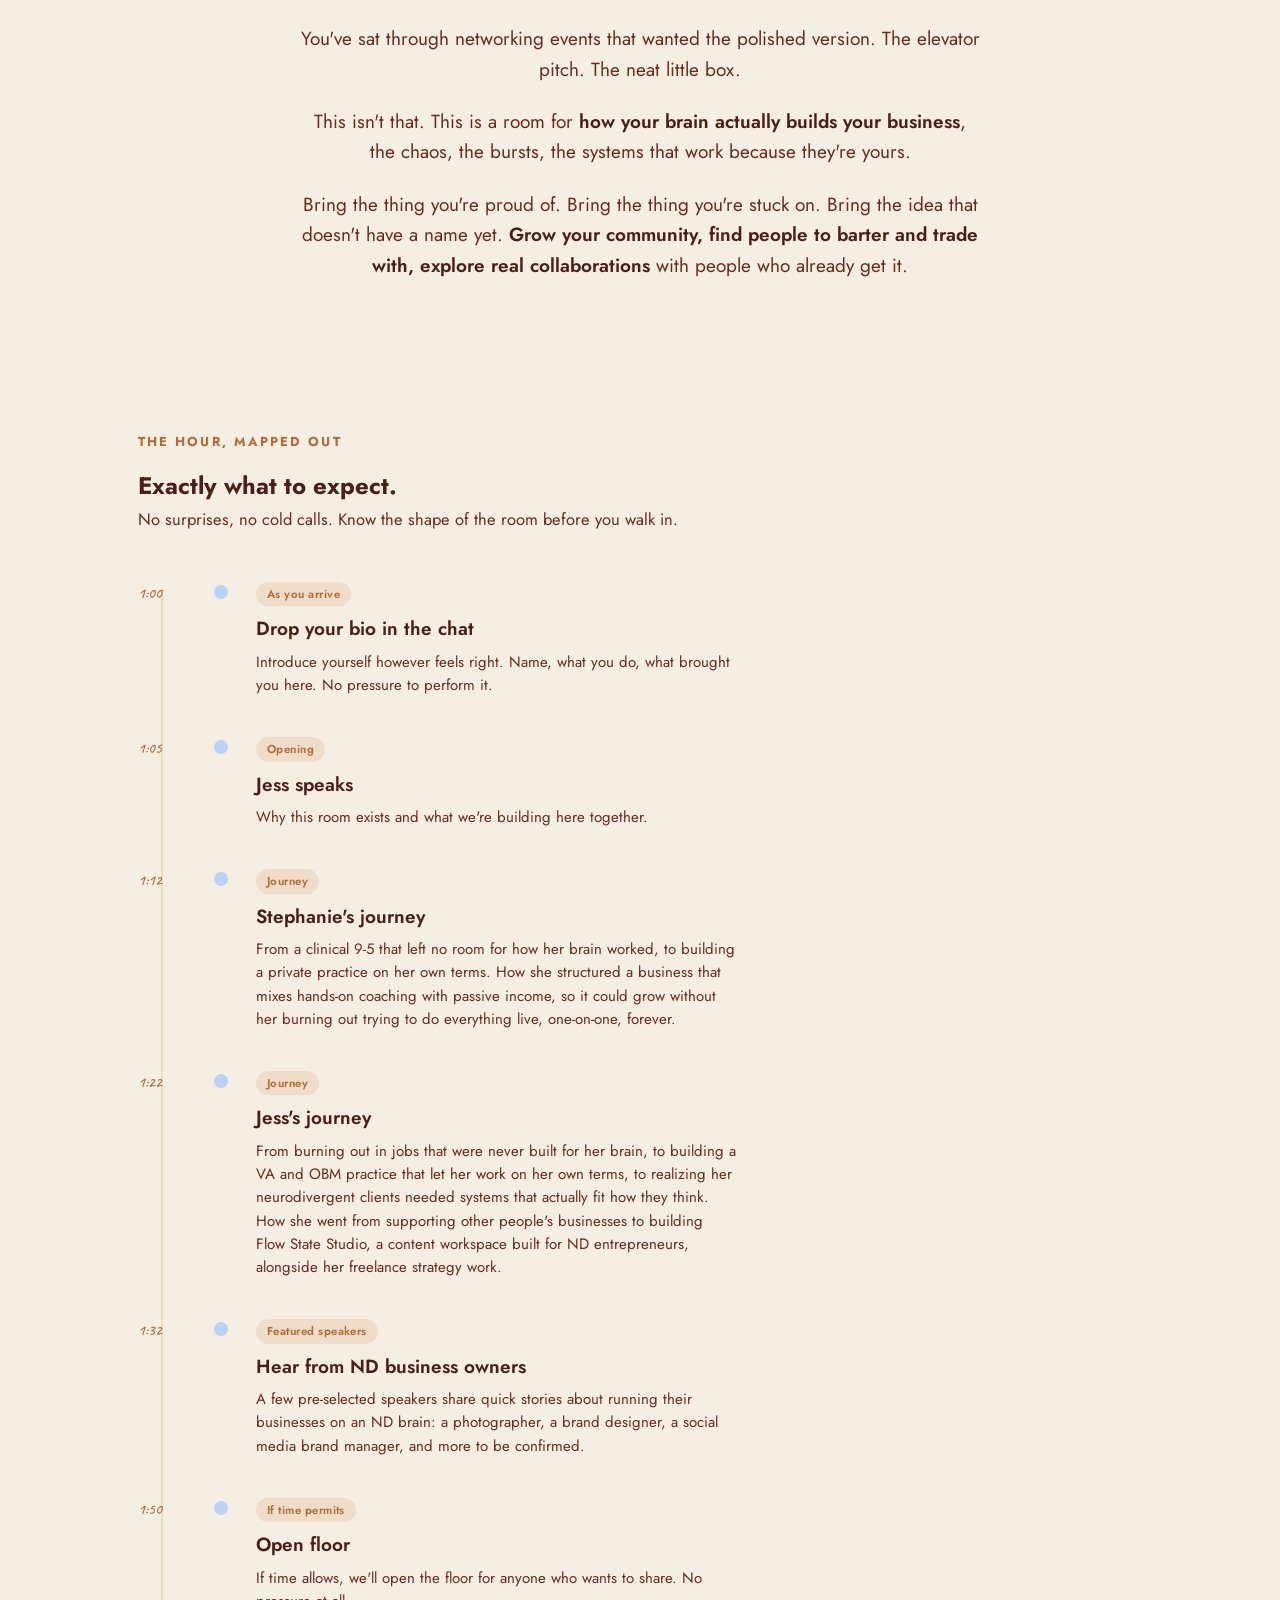
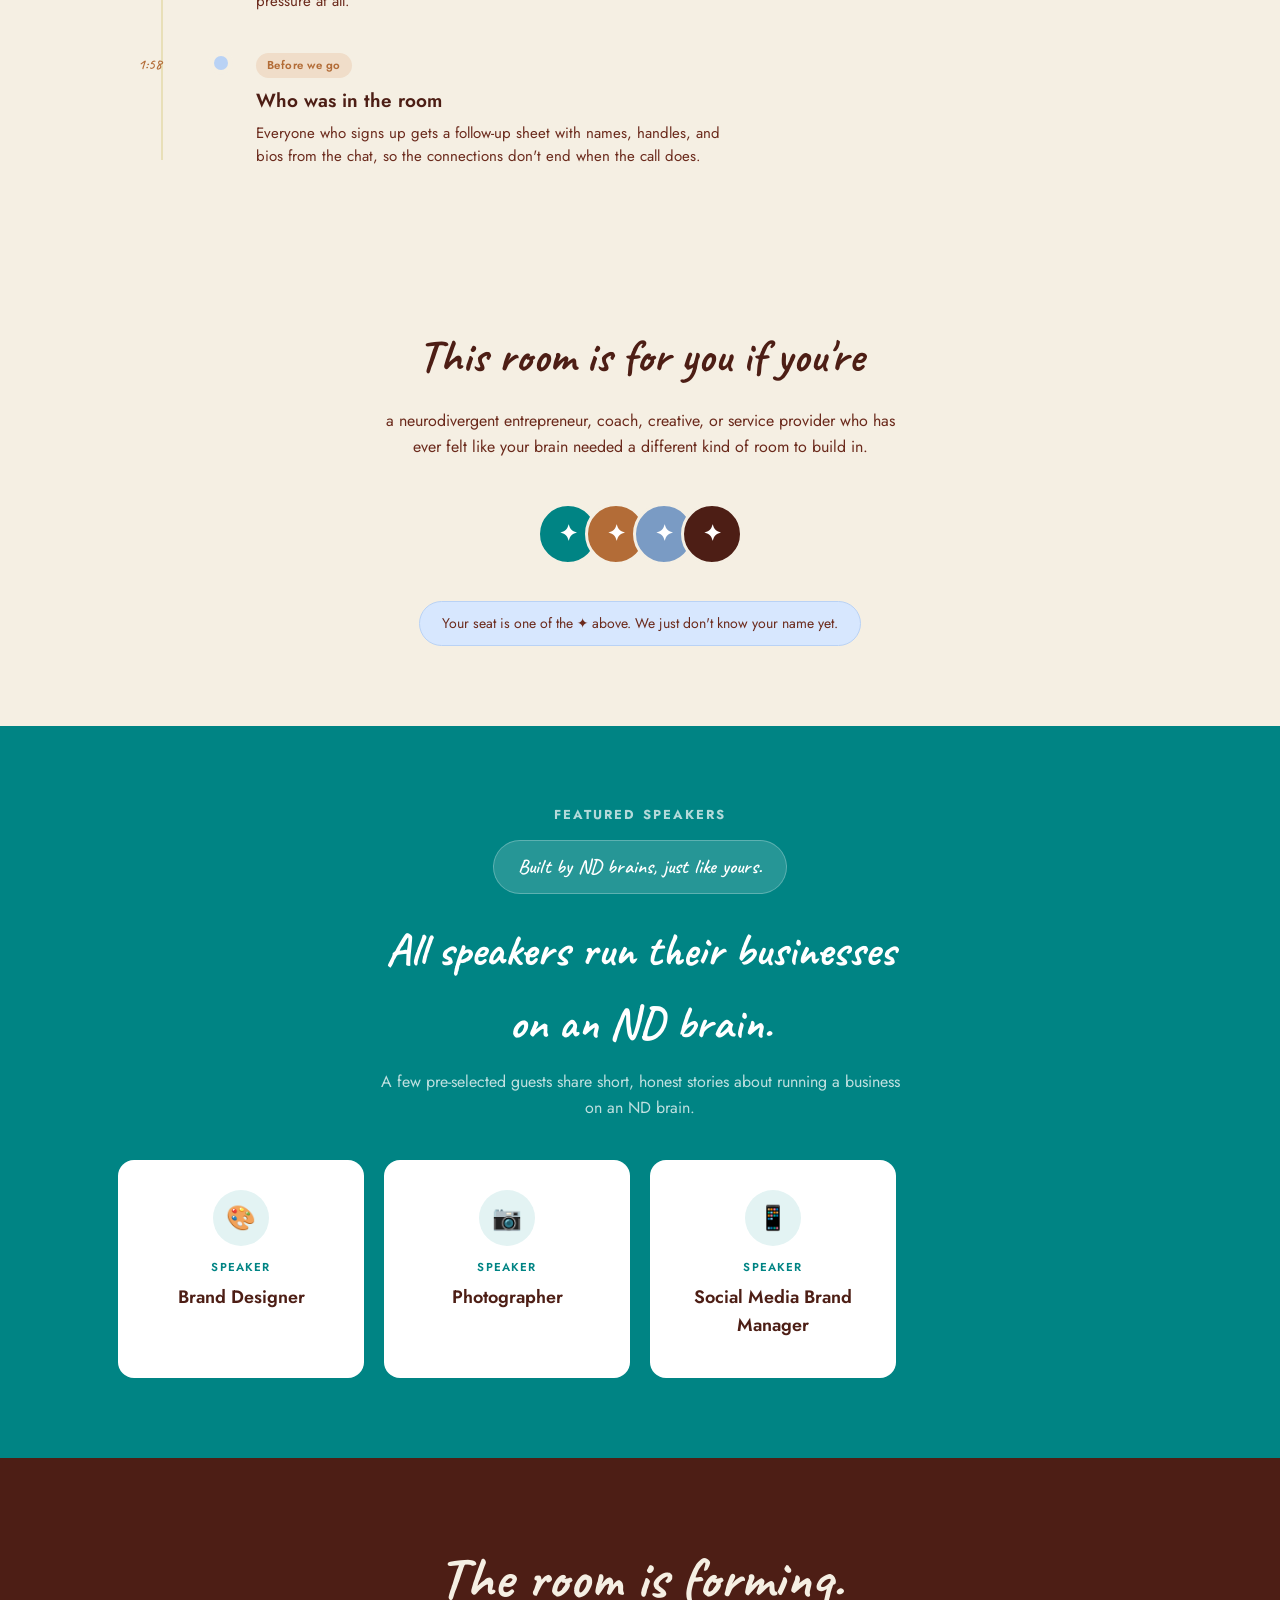
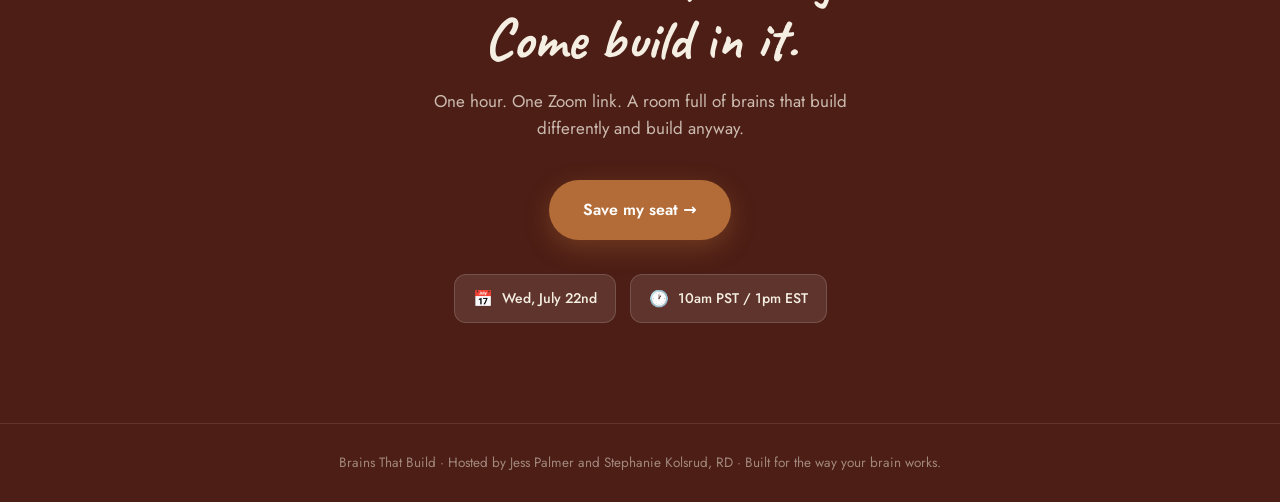
==== commit c5db9cc8: "Add files via upload" ====
--- a/brains-that-build.html
+++ b/brains-that-build.html
@@ -541,23 +541,20 @@
       <h2 style="font-family:var(--fh);font-weight:700;font-size:clamp(32px,4.5vw,46px);color:white;margin-bottom:8px;text-transform:none;letter-spacing:0">All speakers run their businesses<br>on an ND brain.</h2>
       <p style="font-size:16px;color:rgba(255,255,255,.75);max-width:520px;margin:0 auto">A few pre-selected guests share short, honest stories about running a business on an ND brain.</p>
       <div class="speakers-grid">
-        <div class="speaker-card">
-          <div class="speaker-avatar">🎨</div>
+        <div class="speaker-card" style="text-align:center">
+          <div class="speaker-avatar" style="margin:0 auto 12px">🎨</div>
           <div class="speaker-role">Speaker</div>
           <h3>Brand Designer</h3>
-          <p>Running a creative business on an ND brain.</p>
-        </div>
-        <div class="speaker-card">
-          <div class="speaker-avatar">📷</div>
+        </div>
+        <div class="speaker-card" style="text-align:center">
+          <div class="speaker-avatar" style="margin:0 auto 12px">📷</div>
           <div class="speaker-role">Speaker</div>
           <h3>Photographer</h3>
-          <p>Running a creative business on an ND brain.</p>
-        </div>
-        <div class="speaker-card">
-          <div class="speaker-avatar">📱</div>
+        </div>
+        <div class="speaker-card" style="text-align:center">
+          <div class="speaker-avatar" style="margin:0 auto 12px">📱</div>
           <div class="speaker-role">Speaker</div>
           <h3>Social Media Brand Manager</h3>
-          <p>Running a client-facing business on an ND brain.</p>
         </div>
       </div>
     </div>
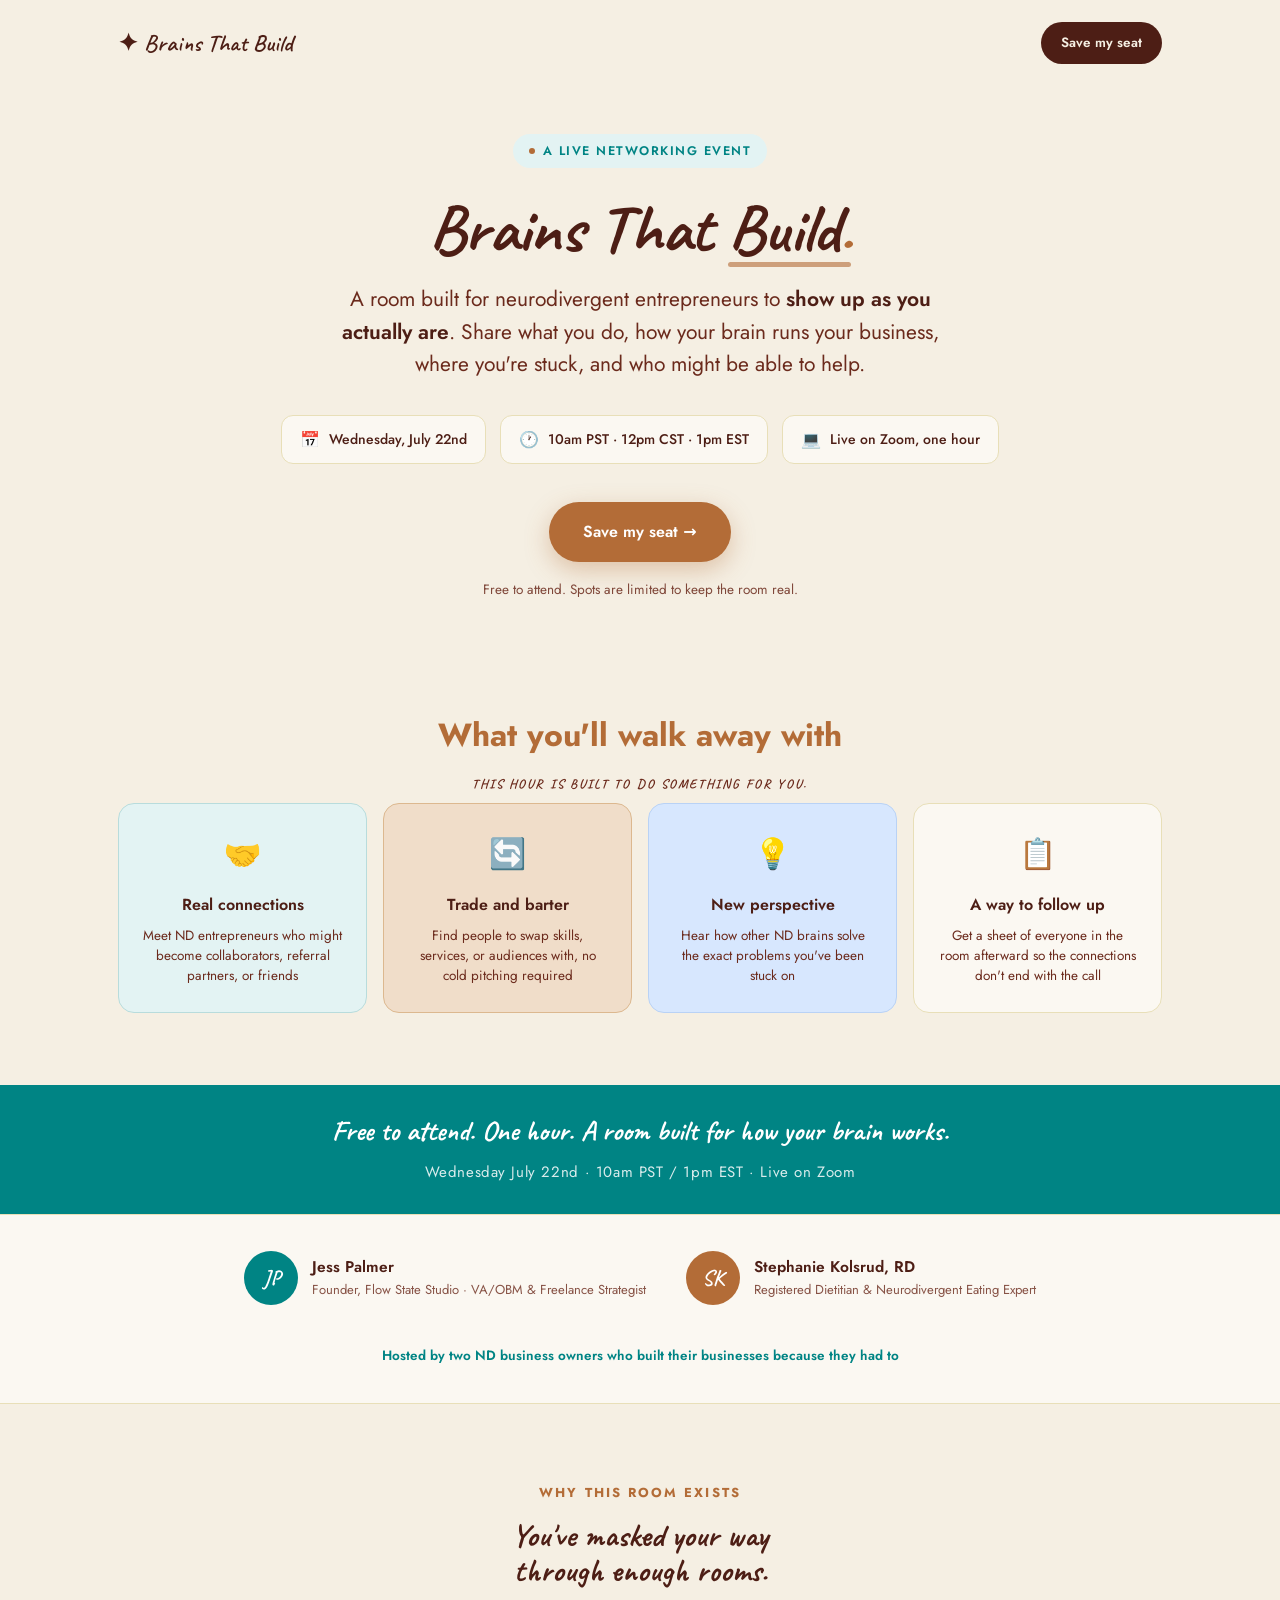
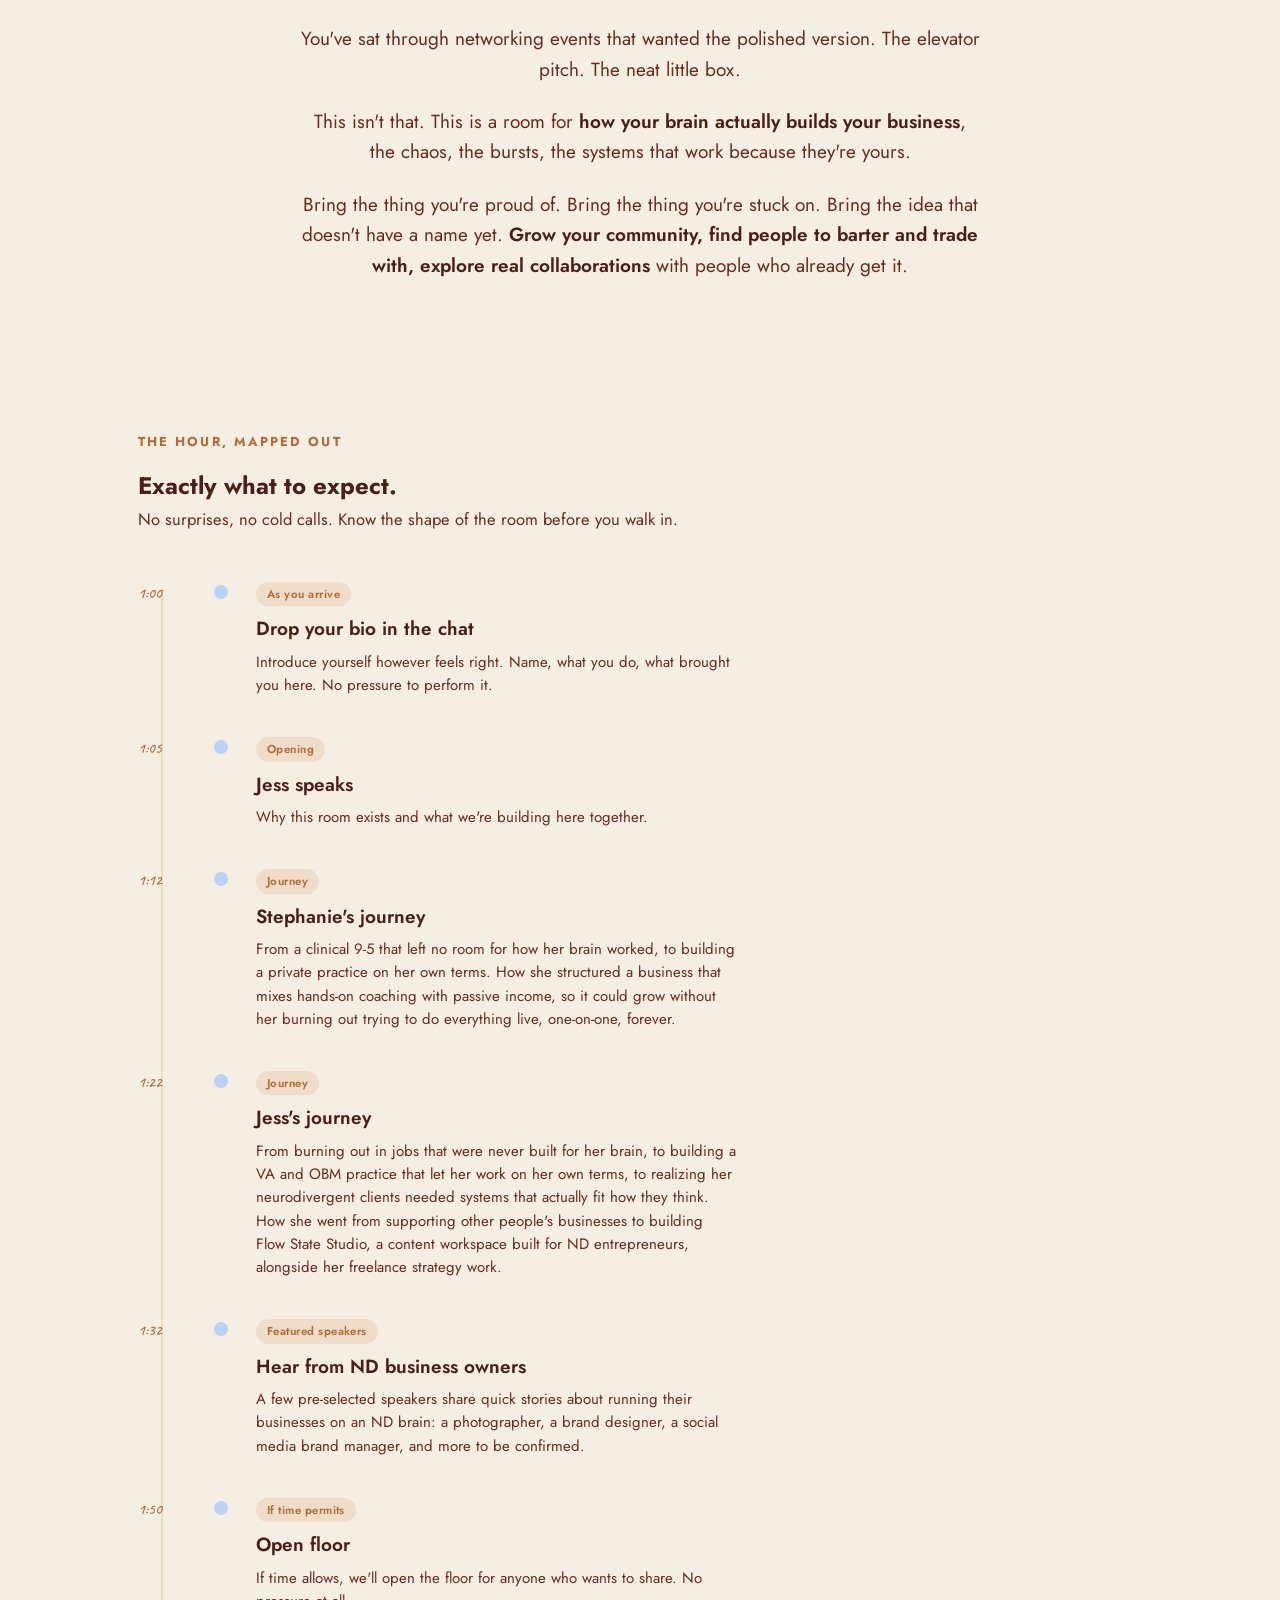
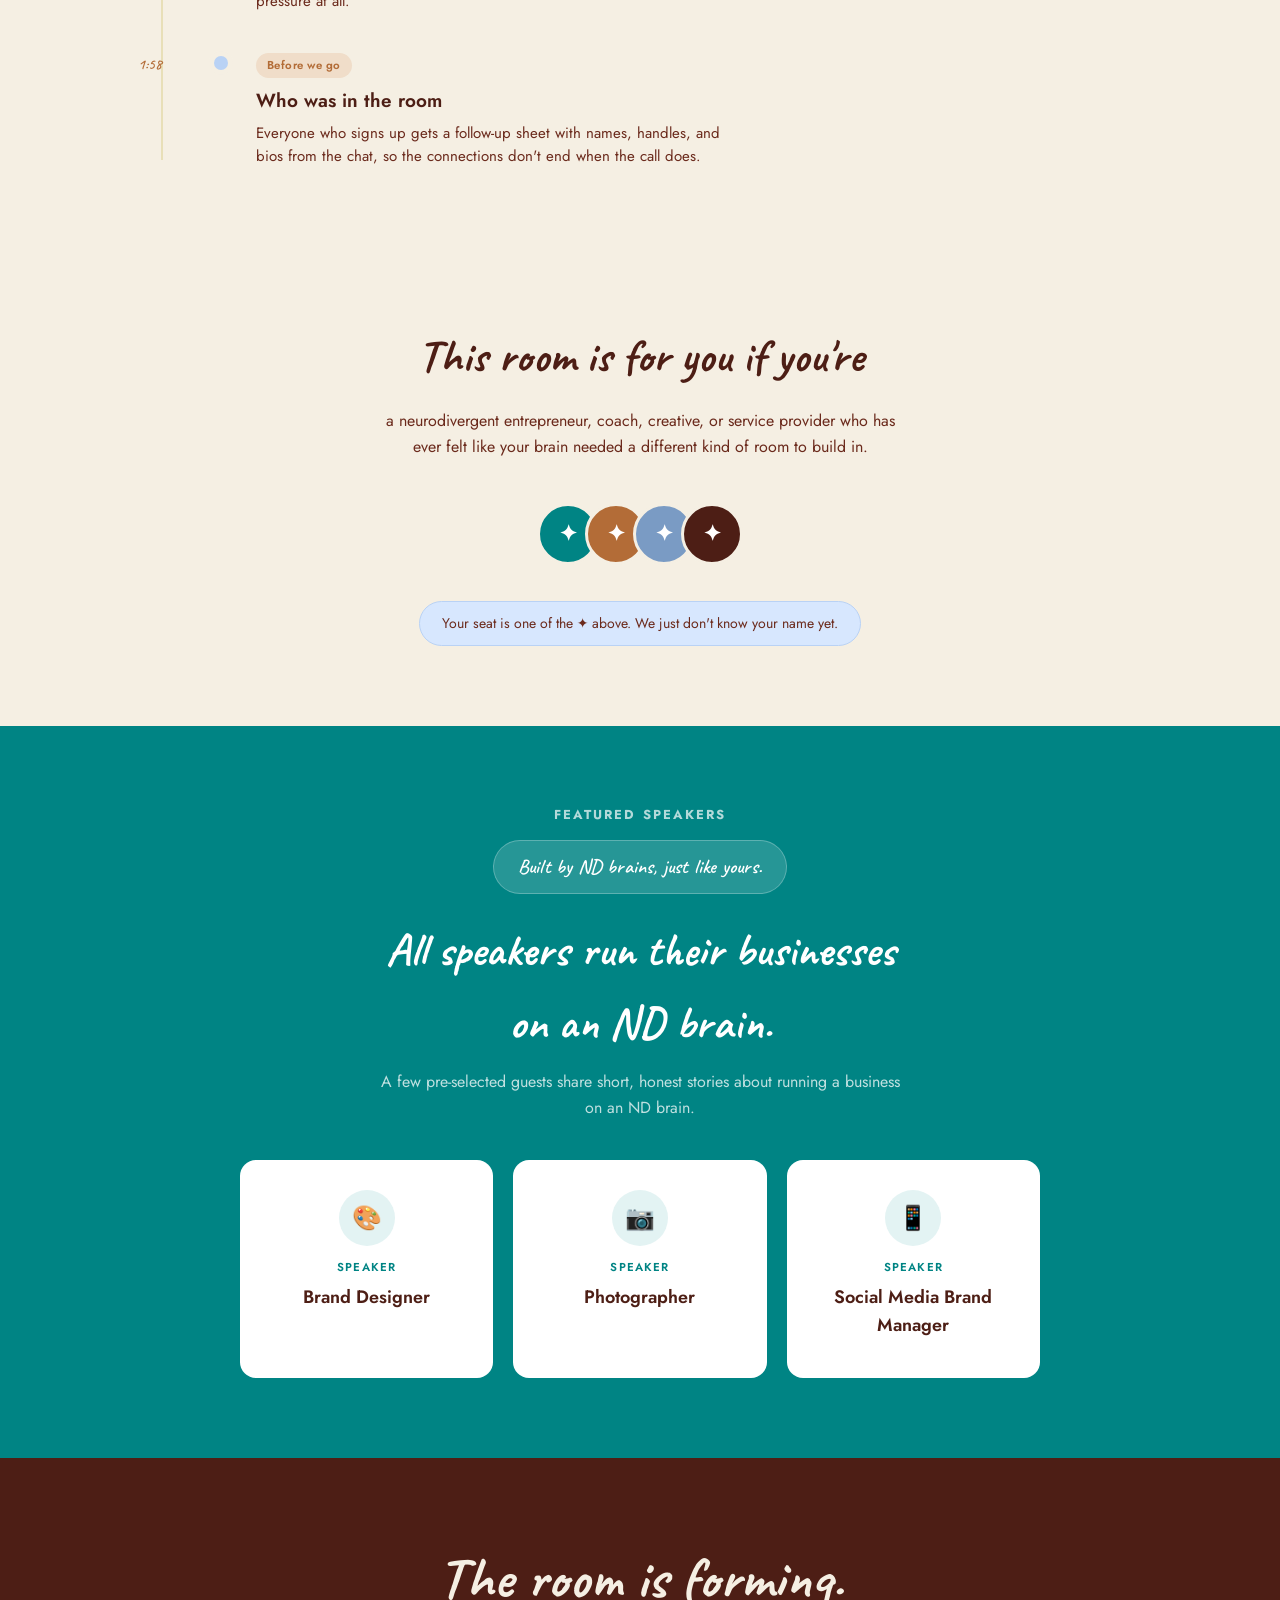
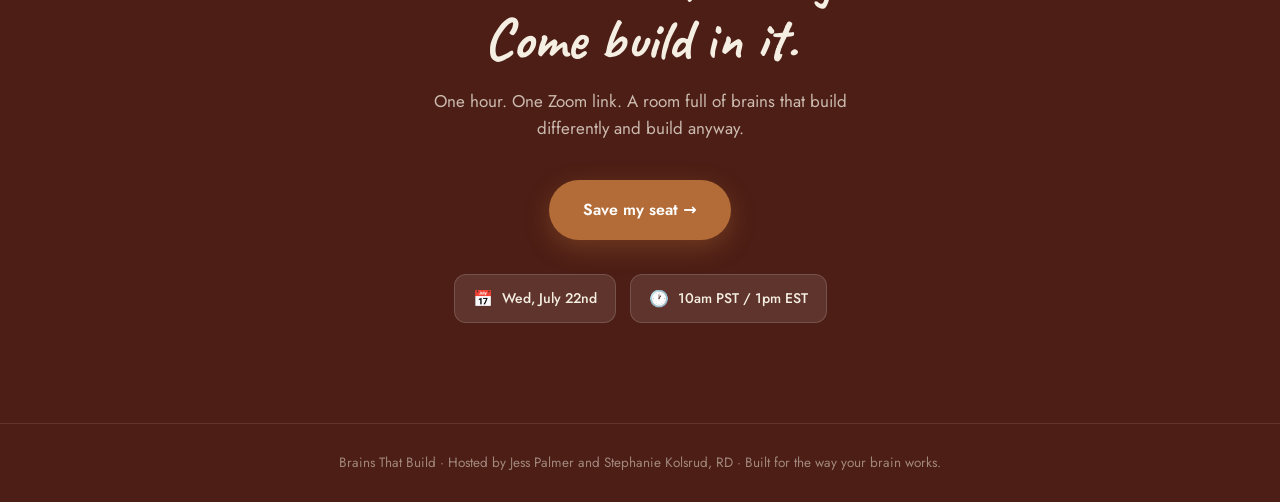
==== commit d9930695: "Add files via upload" ====
--- a/brains-that-build.html
+++ b/brains-that-build.html
@@ -243,8 +243,8 @@
   .speakers-section h2{color:white}
   .speakers-section p{color:rgba(255,255,255,.8)}
   .speakers-grid{
-    display:grid;grid-template-columns:repeat(4,1fr);gap:20px;
-    margin-top:40px;text-align:left;
+    display:grid;grid-template-columns:repeat(3,1fr);gap:20px;
+    margin:40px auto 0;text-align:center;max-width:800px;
   }
   .speaker-card{
     background:white;
